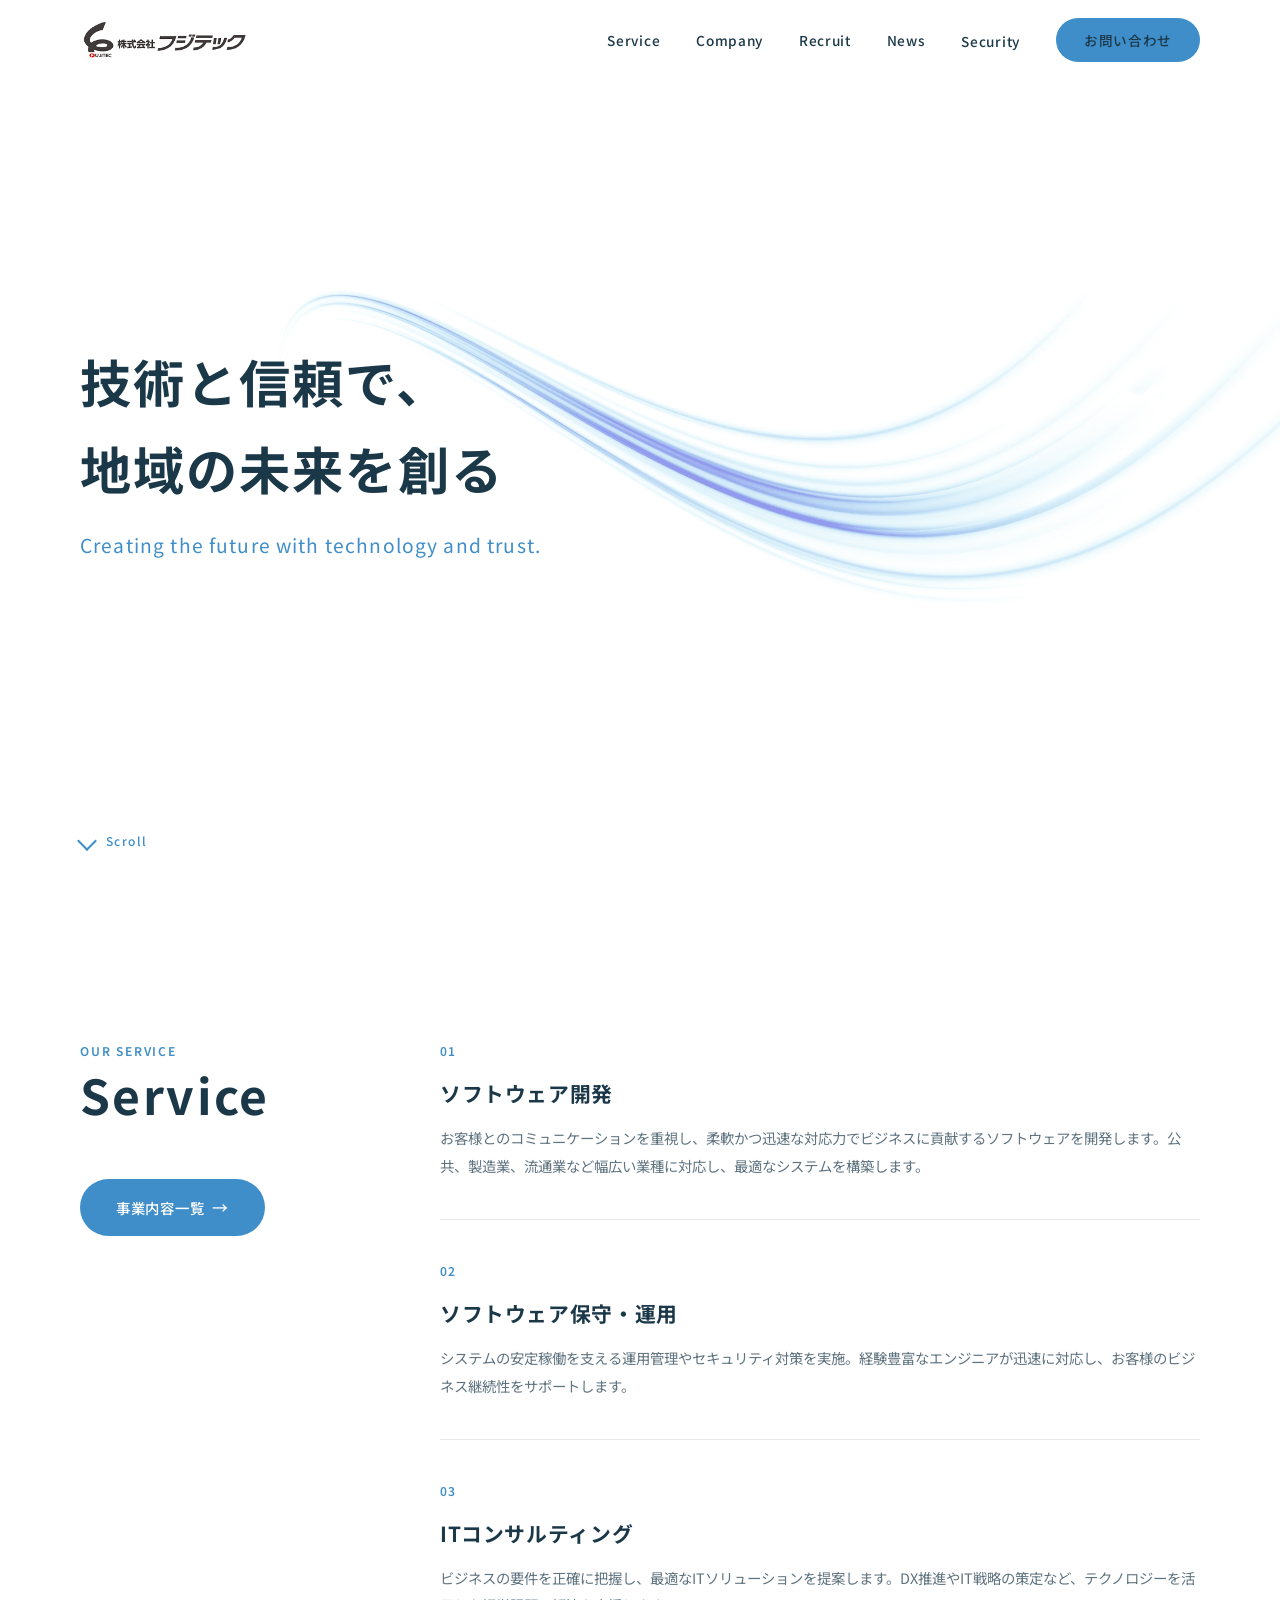
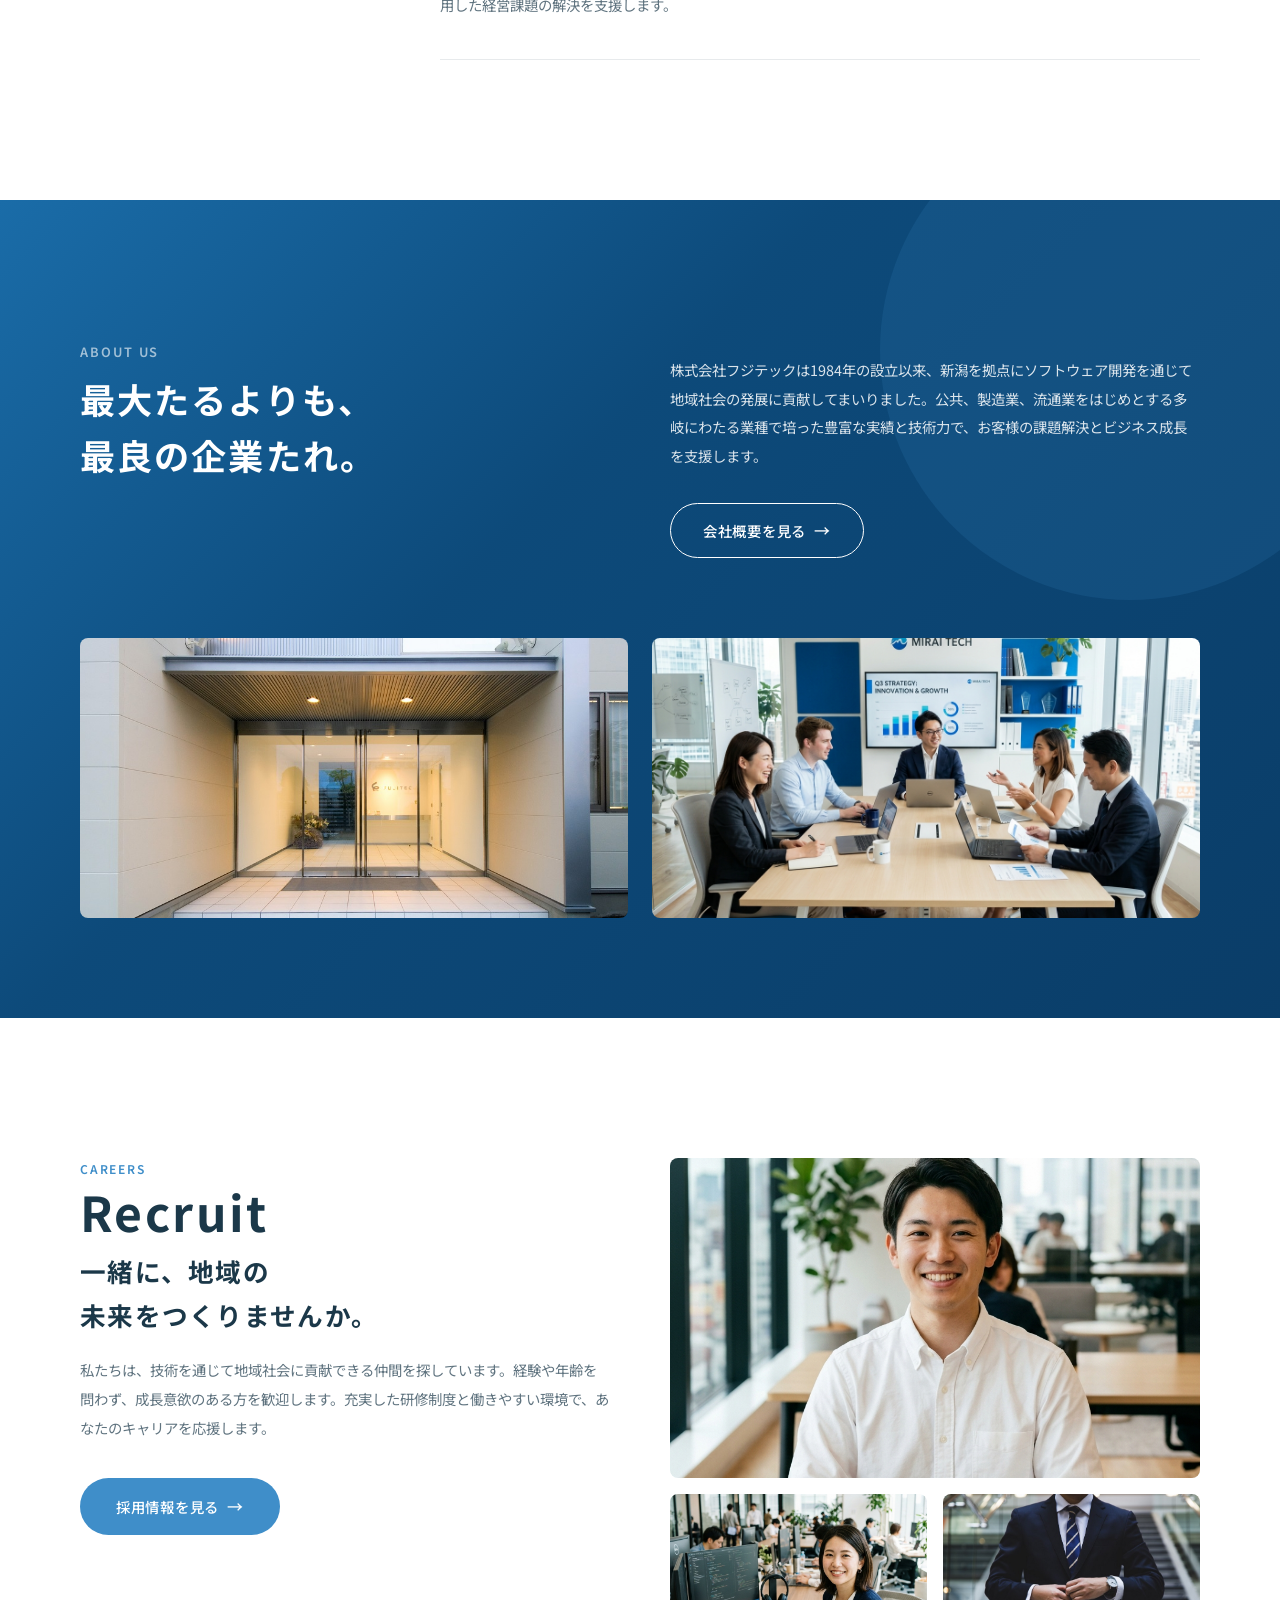
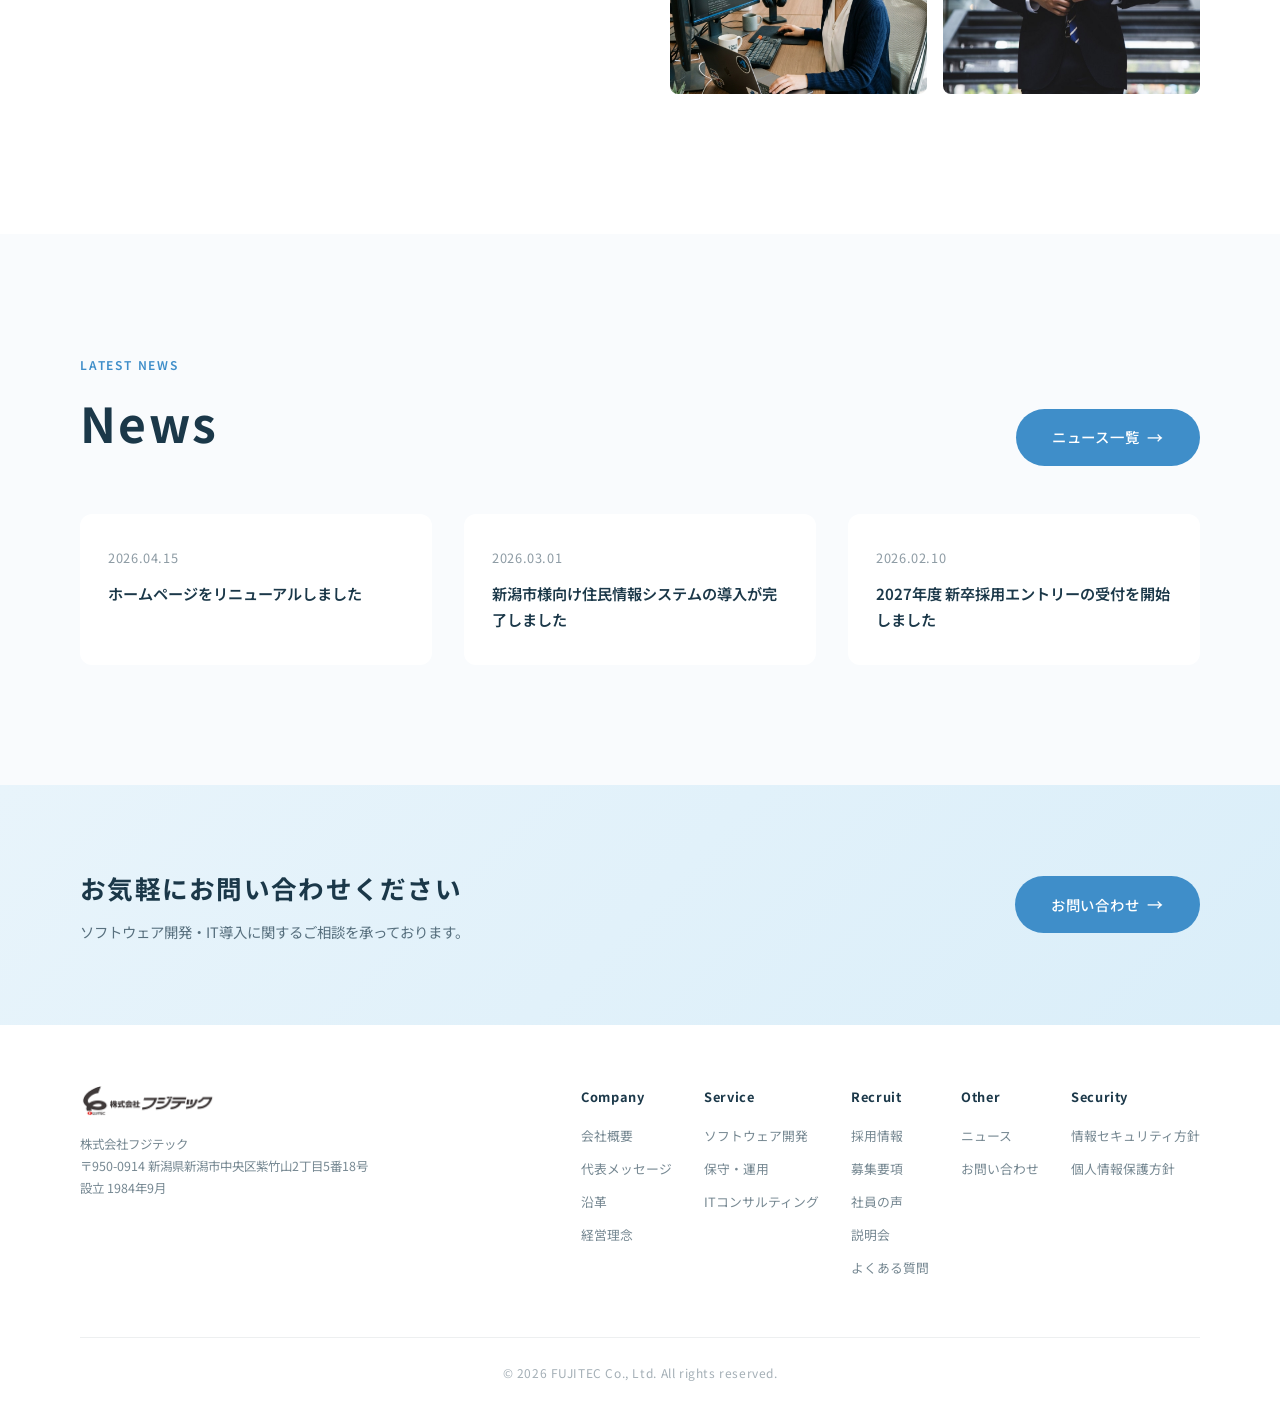
==== index.html @ 4497ef71 "Mobile menu: add close button (×) + overlay tap to close" ====
﻿<!DOCTYPE html>
<html lang="ja">
<head>
  <meta charset="UTF-8">
  <meta name="viewport" content="width=device-width, initial-scale=1.0">
  <title>株式会社フジテック｜技術と信頼で、地域の未来を創る</title>
  <meta name="description" content="株式会社フジテックは新潟県新潟市のソフトウェア開発会社です。公共・製造業・流通業向けのシステム開発、保守運用、ITコンサルティングで地域社会に貢献します。">

  <!-- Google Fonts -->
  <link rel="preconnect" href="https://fonts.googleapis.com">
  <link rel="preconnect" href="https://fonts.gstatic.com" crossorigin>
  <link href="https://fonts.googleapis.com/css2?family=Noto+Sans+JP:wght@300;400;500;700&display=swap" rel="stylesheet">

  <!-- Stylesheet -->
  <link rel="stylesheet" href="css/style.css?v=20260512">

  <!-- Favicon (use logo) -->
  <link rel="icon" href="images/logo.png" type="image/png">
</head>
<body>

  <!-- ========== Header ========== -->
  <header class="header">
    <div class="header-inner">
      <a href="index.html" class="header-logo">
        <img src="images/logo.png" alt="株式会社フジテック">
      </a>

      <nav class="header-nav">
        <a href="service.html">Service</a>
        <a href="company.html">Company</a>
        <a href="recruit.html">Recruit</a>
        <a href="news.html">News</a>
        <div class="nav-dropdown">
          <a href="security-policy.html" class="nav-dropdown-trigger">Security</a>
          <div class="nav-dropdown-menu">
            <a href="security-policy.html">情報セキュリティ方針</a>
            <a href="privacy-policy.html">個人情報保護方針</a>
          </div>
        </div>
        <a href="contact.html" class="header-contact">お問い合わせ</a>
      </nav>

      <button class="hamburger" aria-label="メニュー">
        <span></span>
        <span></span>
        <span></span>
      </button>
    </div>
  </header>

  <!-- Mobile Menu -->
  <div class="mobile-menu-overlay"></div>
  <div class="mobile-menu">
    <button class="mobile-menu-close" aria-label="閉じる">&times;</button>
    <a href="service.html">Service</a>
    <a href="company.html">Company</a>
    <a href="recruit.html">Recruit</a>
    <a href="news.html">News</a>
    <a href="security-policy.html">情報セキュリティ方針</a>
    <a href="privacy-policy.html">個人情報保護方針</a>
    <a href="contact.html">お問い合わせ</a>
  </div>

  <!-- ========== Hero (SynX clone) ========== -->
  <section class="hero">
    <!-- Wave background (right-aligned, like SynX) -->
    <div class="hero-wave-wrap">
      <img src="images/wave-synx.png" alt="" class="hero-wave-img">
      <div class="hero-wave-mask"></div>
    </div>

    <!-- Middle: Title -->
    <div class="hero-middle">
      <h1 class="hero-title">技術と信頼で、<br>地域の未来を創る</h1>
      <p class="hero-en">Creating the future with technology and trust.</p>
    </div>

    <!-- Bottom: Scroll -->
    <div class="hero-bottom">
      <div class="hero-scroll-area">
        <span class="hero-scroll-arrow"></span>
        <span class="hero-scroll-text">Scroll</span>
      </div>
    </div>
  </section>

  <!-- ========== Service ========== -->
  <section class="section-service" id="service">
    <div class="inner">
      <div class="service-layout">

        <div class="service-left fade-in-left">
          <p class="section-en">Our Service</p>
          <h2>Service</h2>
          <a href="service.html" class="btn-primary" style="margin-top: 24px;">事業内容一覧</a>
        </div>

        <div class="service-right stagger-children">
          <div class="service-item fade-in">
            <p class="service-num">01</p>
            <h3>ソフトウェア開発</h3>
            <p>お客様とのコミュニケーションを重視し、柔軟かつ迅速な対応力でビジネスに貢献するソフトウェアを開発します。公共、製造業、流通業など幅広い業種に対応し、最適なシステムを構築します。</p>
          </div>
          <div class="service-item fade-in">
            <p class="service-num">02</p>
            <h3>ソフトウェア保守・運用</h3>
            <p>システムの安定稼働を支える運用管理やセキュリティ対策を実施。経験豊富なエンジニアが迅速に対応し、お客様のビジネス継続性をサポートします。</p>
          </div>
          <div class="service-item fade-in">
            <p class="service-num">03</p>
            <h3>ITコンサルティング</h3>
            <p>ビジネスの要件を正確に把握し、最適なITソリューションを提案します。DX推進やIT戦略の策定など、テクノロジーを活用した経営課題の解決を支援します。</p>
          </div>
        </div>

      </div>
    </div>
  </section>

  <!-- ========== Company ========== -->
  <section class="section-company" id="company">
    <div class="inner">
      <div class="company-top">

        <div class="company-top-left fade-in-left">
          <p class="section-en">About Us</p>
          <h2>最大たるよりも、<br>最良の企業たれ。</h2>
        </div>

        <div class="company-top-right fade-in-right">
          <p>株式会社フジテックは1984年の設立以来、新潟を拠点にソフトウェア開発を通じて地域社会の発展に貢献してまいりました。公共、製造業、流通業をはじめとする多岐にわたる業種で培った豊富な実績と技術力で、お客様の課題解決とビジネス成長を支援します。</p>
          <a href="company.html" class="btn-outline">会社概要を見る</a>
        </div>

      </div>

      <div class="company-images fade-in">
        <img src="images/company.jpg" alt="オフィス風景">
        <img src="images/team.png" alt="チームミーティング">
      </div>
    </div>
  </section>

  <!-- ========== Recruit ========== -->
  <section class="section-recruit" id="recruit">
    <div class="inner">
      <div class="recruit-layout">

        <div class="recruit-left fade-in-left">
          <p class="section-en">Careers</p>
          <h2>Recruit</h2>
          <p class="recruit-catch">一緒に、地域の<br>未来をつくりませんか。</p>
          <p class="recruit-desc">私たちは、技術を通じて地域社会に貢献できる仲間を探しています。経験や年齢を問わず、成長意欲のある方を歓迎します。充実した研修制度と働きやすい環境で、あなたのキャリアを応援します。</p>
          <a href="recruit.html" class="btn-primary">採用情報を見る</a>
        </div>

        <div class="recruit-photos fade-in-right">
          <div class="photo-main">
            <img src="images/recruit1.png" alt="若手エンジニア">
          </div>
          <div class="photo-sub">
            <img src="images/recruit2.png" alt="開発チーム">
          </div>
          <div class="photo-sub">
            <img src="images/consulting.jpg" alt="コンサルティング">
          </div>
        </div>

      </div>
    </div>
  </section>

  <!-- ========== News ========== -->
  <section class="section-news" id="news">
    <div class="inner">
      <div class="news-header fade-in">
        <div class="news-header-left">
          <p class="section-en">Latest News</p>
          <h2>News</h2>
        </div>
        <a href="news.html" class="btn-primary">ニュース一覧</a>
      </div>

      <div class="news-grid stagger-children">
        <div class="news-card fade-in">
          <p class="news-date">2026.04.15</p>
          <p class="news-title">ホームページをリニューアルしました</p>
        </div>
        <div class="news-card fade-in">
          <p class="news-date">2026.03.01</p>
          <p class="news-title">新潟市様向け住民情報システムの導入が完了しました</p>
        </div>
        <div class="news-card fade-in">
          <p class="news-date">2026.02.10</p>
          <p class="news-title">2027年度 新卒採用エントリーの受付を開始しました</p>
        </div>
      </div>
    </div>
  </section>

  <!-- ========== Contact CTA ========== -->
  <section class="section-contact" id="contact">
    <div class="inner">
      <div class="contact-inner fade-in">
        <div class="contact-text">
          <h2>お気軽にお問い合わせください</h2>
          <p>ソフトウェア開発・IT導入に関するご相談を承っております。</p>
        </div>
        <a href="contact.html" class="btn-primary">お問い合わせ</a>
      </div>
    </div>
  </section>

  <!-- ========== Footer ========== -->
  <footer class="footer">
    <div class="inner">
      <div class="footer-top">

        <div class="footer-left">
          <div class="footer-logo">
            <a href="index.html"><img src="images/logo.png" alt="株式会社フジテック"></a>
          </div>
          <p class="footer-company-info">
            株式会社フジテック<br>
            〒950-0914 新潟県新潟市中央区紫竹山2丁目5番18号<br>
            設立 1984年9月
          </p>

        </div>

        <div class="footer-nav">
          <div class="footer-nav-col">
            <h4>Company</h4>
            <a href="company.html">会社概要</a>
            <a href="company.html#message">代表メッセージ</a>
            <a href="company.html#history">沿革</a>
            <a href="company.html#philosophy">経営理念</a>
          </div>
          <div class="footer-nav-col">
            <h4>Service</h4>
            <a href="service.html#dev">ソフトウェア開発</a>
            <a href="service.html#maintenance">保守・運用</a>
            <a href="service.html#consulting">ITコンサルティング</a>
          </div>
          <div class="footer-nav-col">
            <h4>Recruit</h4>
            <a href="recruit.html">採用情報</a>
            <a href="recruit.html#positions">募集要項</a>
            <a href="recruit.html#interview">社員の声</a>
            <a href="recruit.html#careers">説明会</a>
            <a href="recruit.html#faq">よくある質問</a>
          </div>
          <div class="footer-nav-col">
            <h4>Other</h4>
            <a href="news.html">ニュース</a>
            <a href="contact.html">お問い合わせ</a>
          </div>
          <div class="footer-nav-col">
            <h4>Security</h4>
            <a href="security-policy.html">情報セキュリティ方針</a>
            <a href="privacy-policy.html">個人情報保護方針</a>
          </div>
        </div>

      </div>

      <div class="footer-bottom">
        <p>&copy; 2026 FUJITEC Co., Ltd. All rights reserved.</p>
      </div>
    </div>
  </footer>

  <!-- JS -->
  <script src="js/main.js"></script>
</body>
</html>
---- css/style.css ----
/* ============================================
   FJテック（株式会社フジテック）HP リニューアル
   Design Reference: SynX (https://www.synx.co.jp)
   Light theme — white base + blue gradients
   ============================================ */

/* ---------- Reset & Base ---------- */
*,
*::before,
*::after {
  margin: 0;
  padding: 0;
  box-sizing: border-box;
}

html {
  scroll-behavior: smooth;
  font-size: 16px;
}

body {
  font-family: 'Noto Sans JP', sans-serif;
  color: rgb(27, 56, 73);
  background: #fff;
  line-height: 1.8;
  overflow-x: hidden;
  -webkit-font-smoothing: antialiased;
  -moz-osx-font-smoothing: grayscale;
}

a {
  text-decoration: none;
  color: inherit;
  transition: opacity 0.3s;
}

a:hover {
  opacity: 0.7;
}

img {
  max-width: 100%;
  height: auto;
  display: block;
}

ul {
  list-style: none;
}

/* ---------- Utility ---------- */
.inner {
  max-width: 1200px;
  margin: 0 auto;
  padding: 0 40px;
}

.section-en {
  font-size: 0.8rem;
  font-weight: 600;
  letter-spacing: 0.15em;
  text-transform: uppercase;
  color: rgb(63, 142, 201);
  margin-bottom: 8px;
}

.btn-primary {
  display: inline-flex;
  align-items: center;
  gap: 8px;
  padding: 14px 36px;
  background: rgb(63, 142, 201);
  color: #fff;
  border-radius: 40px;
  font-size: 0.9rem;
  font-weight: 500;
  border: none;
  cursor: pointer;
  transition: background 0.3s, transform 0.3s;
  letter-spacing: 0.05em;
}

.btn-primary:hover {
  background: rgb(40, 115, 175);
  opacity: 1;
  transform: translateY(-2px);
}

.btn-primary::after {
  content: '→';
  font-size: 1rem;
  transition: transform 0.3s;
}

.btn-primary:hover::after {
  transform: translateX(4px);
}

.btn-outline {
  display: inline-flex;
  align-items: center;
  gap: 8px;
  padding: 12px 32px;
  background: transparent;
  color: #fff;
  border: 1.5px solid #fff;
  border-radius: 40px;
  font-size: 0.9rem;
  font-weight: 500;
  cursor: pointer;
  transition: background 0.3s, transform 0.3s;
  letter-spacing: 0.05em;
}

.btn-outline:hover {
  background: rgba(255, 255, 255, 0.15);
  opacity: 1;
  transform: translateY(-2px);
}

.btn-outline::after {
  content: '→';
  font-size: 1rem;
  transition: transform 0.3s;
}

.btn-outline:hover::after {
  transform: translateX(4px);
}

/* ---------- Scroll Animations ---------- */
.fade-in {
  opacity: 0;
  transform: translateY(40px);
  transition: opacity 0.8s ease, transform 0.8s ease;
}

.fade-in.is-visible {
  opacity: 1;
  transform: translateY(0);
}

.fade-in-left {
  opacity: 0;
  transform: translateX(-40px);
  transition: opacity 0.8s ease, transform 0.8s ease;
}

.fade-in-left.is-visible {
  opacity: 1;
  transform: translateX(0);
}

.fade-in-right {
  opacity: 0;
  transform: translateX(40px);
  transition: opacity 0.8s ease, transform 0.8s ease;
}

.fade-in-right.is-visible {
  opacity: 1;
  transform: translateX(0);
}

/* ---------- Header ---------- */
.header {
  position: fixed;
  top: 0;
  left: 0;
  width: 100%;
  z-index: 1000;
  background: #ffffff;
  transition: box-shadow 0.4s;
  padding: 0;
}

.header.is-scrolled {
  background: #ffffff;
  box-shadow: 0 1px 12px rgba(0, 0, 0, 0.06);
}

.header-inner {
  max-width: 1200px;
  margin: 0 auto;
  padding: 0 40px;
  display: flex;
  align-items: center;
  justify-content: space-between;
  height: 80px;
}

.header-logo img {
  height: 40px;
  width: auto;
  max-width: 220px;
}

.header-nav {
  display: flex;
  align-items: center;
  gap: 36px;
}

.header-nav a {
  font-size: 0.85rem;
  font-weight: 500;
  color: rgb(27, 56, 73);
  letter-spacing: 0.05em;
  position: relative;
}

.header-nav a::after {
  content: '';
  position: absolute;
  bottom: -4px;
  left: 0;
  width: 0;
  height: 2px;
  background: rgb(63, 142, 201);
  transition: width 0.3s;
}

.header-nav a:hover::after {
  width: 100%;
}

.header-nav a:hover {
  opacity: 1;
}

/* Nav Dropdown */
.nav-dropdown {
  position: relative;
}

.nav-dropdown-trigger {
  cursor: pointer;
}

.nav-dropdown-menu {
  position: absolute;
  top: 100%;
  left: 50%;
  transform: translateX(-50%);
  background: #ffffff;
  border-radius: 8px;
  box-shadow: 0 8px 32px rgba(27, 56, 73, 0.12);
  padding: 8px 0;
  min-width: 200px;
  opacity: 0;
  visibility: hidden;
  transition: opacity 0.25s, visibility 0.25s;
  z-index: 1000;
  margin-top: 8px;
}

.nav-dropdown-menu::before {
  content: '';
  position: absolute;
  top: -8px;
  left: 0;
  right: 0;
  height: 8px;
}

.nav-dropdown:hover .nav-dropdown-menu {
  opacity: 1;
  visibility: visible;
}

.nav-dropdown-menu a {
  display: block;
  padding: 10px 20px;
  font-size: 0.82rem;
  color: rgb(27, 56, 73);
  white-space: nowrap;
  transition: background 0.2s;
}

.nav-dropdown-menu a::after {
  display: none;
}

.nav-dropdown-menu a:hover {
  background: rgba(63, 142, 201, 0.06);
  color: rgb(63, 142, 201);
}

.header-contact {
  padding: 10px 28px;
  background: rgb(63, 142, 201);
  color: #fff;
  border-radius: 30px;
  font-size: 0.85rem;
  font-weight: 500;
  letter-spacing: 0.05em;
  transition: background 0.3s, transform 0.3s;
}

.header-contact:hover {
  background: rgb(40, 115, 175);
  opacity: 1;
  transform: translateY(-1px);
}

/* Hamburger */
.hamburger {
  display: none;
  flex-direction: column;
  gap: 6px;
  cursor: pointer;
  width: 28px;
  background: none;
  border: none;
  padding: 4px 0;
  z-index: 1100;
}

.hamburger span {
  display: block;
  width: 100%;
  height: 2px;
  background: rgb(27, 56, 73);
  border-radius: 2px;
  transition: transform 0.3s, opacity 0.3s;
}

.hamburger.is-active span:nth-child(1) {
  transform: translateY(8px) rotate(45deg);
}

.hamburger.is-active span:nth-child(2) {
  opacity: 0;
}

.hamburger.is-active span:nth-child(3) {
  transform: translateY(-8px) rotate(-45deg);
}

/* Mobile menu */
/* Mobile Menu Overlay */
.mobile-menu-overlay {
  display: none;
  position: fixed;
  top: 0;
  left: 0;
  width: 100%;
  height: 100vh;
  background: rgba(0, 0, 0, 0.3);
  z-index: 1040;
  opacity: 0;
  transition: opacity 0.3s;
}

.mobile-menu-overlay.is-open {
  display: block;
  opacity: 1;
}

.mobile-menu {
  display: none;
  position: fixed;
  top: 0;
  left: 0;
  width: 100%;
  height: 100vh;
  background: rgba(255, 255, 255, 0.98);
  z-index: 1050;
  flex-direction: column;
  align-items: center;
  justify-content: center;
  gap: 32px;
  opacity: 0;
  pointer-events: none;
  transition: opacity 0.4s;
}

.mobile-menu.is-open {
  display: flex;
  opacity: 1;
  pointer-events: auto;
}

.mobile-menu-close {
  position: absolute;
  top: 20px;
  right: 24px;
  background: none;
  border: none;
  font-size: 2.4rem;
  color: rgb(27, 56, 73);
  cursor: pointer;
  line-height: 1;
  padding: 8px;
  transition: opacity 0.2s;
}

.mobile-menu-close:hover {
  opacity: 0.6;
}

.mobile-menu a {
  font-size: 1.1rem;
  font-weight: 500;
  color: rgb(27, 56, 73);
  letter-spacing: 0.1em;
}

/* ---------- Hero (SynX Clone) ---------- */
.hero {
  position: relative;
  width: 100%;
  height: 100vh;
  min-height: 600px;
  max-height: 900px;
  display: flex;
  flex-direction: column;
  justify-content: center;
  overflow: hidden;
  background: #ffffff;
  z-index: 1;
}

/* Wave background image (SynX: right-aligned, behind text) */
.hero-wave-wrap {
  position: absolute;
  top: 5%;
  right: -5%;
  width: 85%;
  height: 85%;
  z-index: -1;
  overflow: hidden;
}

.hero-wave-img {
  width: 100%;
  height: 100%;
  object-fit: contain;
  object-position: right center;
  opacity: 0.55;
}

/* White mask sliding to reveal wave (left → right) */
.hero-wave-mask {
  position: absolute;
  top: 0;
  left: 0;
  width: 100%;
  height: 100%;
  background: #ffffff;
  transform-origin: right center;
  animation: waveMaskReveal 2s cubic-bezier(0.22, 0.61, 0.36, 1) 0.3s forwards;
}

@keyframes waveMaskReveal {
  from { transform: scaleX(1); }
  to { transform: scaleX(0); }
}

/* Logo wind reveal (left → right wipe, like SynX kv_logo video) */
.hero-logo-wind {
  position: absolute;
  top: 12%;
  left: 80px;
  width: 280px;
  z-index: 2;
  overflow: hidden;
  clip-path: inset(0 100% 0 0);
  animation: logoWindReveal 0.8s cubic-bezier(0.25, 0.46, 0.45, 0.94) 0.3s forwards;
}

.hero-logo-wind-img {
  width: 100%;
  height: auto;
}

@keyframes logoWindReveal {
  0% { clip-path: inset(0 100% 0 0); }
  100% { clip-path: inset(0 0% 0 0); }
}

/* Middle: Title + English */
.hero-middle {
  padding: 0 80px;
}

.hero-title {
  font-size: clamp(2.4rem, 4vw, 3.6rem);
  font-weight: 700;
  line-height: 1.7;
  letter-spacing: 0.04em;
  color: rgb(27, 56, 73);
  opacity: 0;
  transform: translateY(20px);
  animation: fadeInUp 1s ease-out 1.2s forwards;
}

.hero-en {
  margin-top: 16px;
  font-size: clamp(0.9rem, 1.5vw, 1.4rem);
  font-weight: 400;
  letter-spacing: 0.06em;
  color: rgb(63, 142, 201);
  opacity: 0;
  transform: translateX(-10px);
  animation: fadeInLeft 1s ease-out 1.8s forwards;
}

@keyframes fadeInUp {
  from { opacity: 0; transform: translateY(20px); }
  to { opacity: 1; transform: translateY(0); }
}

@keyframes fadeInLeft {
  from { opacity: 0; transform: translateX(-10px); }
  to { opacity: 1; transform: translateX(0); }
}

/* Bottom: Scroll area (left-aligned like SynX) */
.hero-bottom {
  position: absolute;
  bottom: 48px;
  left: 80px;
}

.hero-scroll-area {
  display: flex;
  align-items: center;
  gap: 12px;
  opacity: 0;
  animation: fadeInUp 0.8s ease-out 2.2s forwards;
}

.hero-scroll-arrow {
  width: 14px;
  height: 14px;
  border-right: 2px solid rgb(63, 142, 201);
  border-bottom: 2px solid rgb(63, 142, 201);
  transform: rotate(45deg);
  animation: scrollBounce 2s ease-in-out infinite;
}

@keyframes scrollBounce {
  0%, 100% { transform: rotate(45deg) translateY(-2px); }
  50% { transform: rotate(45deg) translateY(4px); }
}

.hero-scroll-text {
  font-size: 0.75rem;
  letter-spacing: 0.12em;
  color: rgb(63, 142, 201);
  font-weight: 500;
}

/* Hero responsive */
@media (max-width: 768px) {
  .hero-middle {
    padding: 0 24px;
  }
  .hero-bottom {
    left: 24px;
    bottom: 32px;
  }
  .hero-wave-wrap {
    width: 110%;
    right: -15%;
    top: 10%;
  }
  .hero-logo-wind {
    left: 24px;
    width: 180px;
    top: 10%;
  }
}

/* ---------- Service Section ---------- */
.section-service {
  padding: 140px 0;
  background: #fff;
}

.service-layout {
  display: flex;
  gap: 80px;
  align-items: flex-start;
}

.service-left {
  flex: 0 0 280px;
  position: sticky;
  top: 120px;
}

.service-left .section-en {
  font-size: 0.75rem;
  margin-bottom: 4px;
}

.service-left h2 {
  font-size: 3rem;
  font-weight: 700;
  letter-spacing: 0.05em;
  line-height: 1.2;
  color: rgb(27, 56, 73);
  margin-bottom: 32px;
}

.service-right {
  flex: 1;
}

.service-item {
  padding: 40px 0;
  border-bottom: 1px solid rgba(27, 56, 73, 0.1);
}

.service-item:first-child {
  padding-top: 0;
}

.service-item .service-num {
  font-size: 0.75rem;
  font-weight: 600;
  color: rgb(63, 142, 201);
  letter-spacing: 0.1em;
  margin-bottom: 12px;
}

.service-item h3 {
  font-size: 1.3rem;
  font-weight: 700;
  margin-bottom: 12px;
  color: rgb(27, 56, 73);
  letter-spacing: 0.03em;
}

.service-item p {
  font-size: 0.9rem;
  color: rgba(27, 56, 73, 0.7);
  line-height: 1.9;
}

/* ---------- Company Section ---------- */
.section-company {
  padding: 140px 0 100px;
  background: linear-gradient(135deg, #1a6ca8 0%, #0d4a7a 40%, #0a3d68 100%);
  color: #fff;
  position: relative;
  overflow: hidden;
}

.section-company::before {
  content: '';
  position: absolute;
  top: -100px;
  right: -100px;
  width: 500px;
  height: 500px;
  border-radius: 50%;
  background: rgba(63, 142, 201, 0.15);
  pointer-events: none;
}

.company-top {
  display: flex;
  gap: 60px;
  align-items: flex-start;
  margin-bottom: 80px;
}

.company-top-left {
  flex: 1;
}

.company-top-left .section-en {
  color: rgba(255, 255, 255, 0.6);
}

.company-top-left h2 {
  font-size: 2.2rem;
  font-weight: 700;
  line-height: 1.6;
  letter-spacing: 0.06em;
  margin-bottom: 8px;
}

.company-top-right {
  flex: 1;
  padding-top: 16px;
}

.company-top-right p {
  font-size: 0.9rem;
  line-height: 2;
  color: rgba(255, 255, 255, 0.85);
  margin-bottom: 32px;
}

.company-images {
  display: grid;
  grid-template-columns: 1fr 1fr;
  gap: 24px;
}

.company-images img {
  width: 100%;
  height: 280px;
  object-fit: cover;
  border-radius: 8px;
}

/* ---------- Recruit Section ---------- */
.section-recruit {
  padding: 140px 0;
  background: #fff;
}

.recruit-layout {
  display: flex;
  gap: 60px;
  align-items: flex-start;
}

.recruit-left {
  flex: 1;
}

.recruit-left .section-en {
  font-size: 0.75rem;
  margin-bottom: 4px;
}

.recruit-left h2 {
  font-size: 3rem;
  font-weight: 700;
  letter-spacing: 0.05em;
  line-height: 1.2;
  color: rgb(27, 56, 73);
  margin-bottom: 8px;
}

.recruit-left .recruit-catch {
  font-size: 1.6rem;
  font-weight: 700;
  line-height: 1.7;
  letter-spacing: 0.05em;
  margin-bottom: 20px;
  color: rgb(27, 56, 73);
}

.recruit-left .recruit-desc {
  font-size: 0.9rem;
  line-height: 2;
  color: rgba(27, 56, 73, 0.7);
  margin-bottom: 36px;
}

.recruit-photos {
  flex: 1;
  display: grid;
  grid-template-columns: 1fr 1fr;
  grid-template-rows: auto auto;
  gap: 16px;
}

.recruit-photos .photo-main {
  grid-column: 1 / -1;
  border-radius: 8px;
  overflow: hidden;
}

.recruit-photos .photo-main img {
  width: 100%;
  height: 320px;
  object-fit: cover;
}

.recruit-photos .photo-sub {
  border-radius: 8px;
  overflow: hidden;
}

.recruit-photos .photo-sub img {
  width: 100%;
  height: 200px;
  object-fit: cover;
}

/* ---------- News Section ---------- */
.section-news {
  padding: 120px 0;
  background: #f9fbfd;
}

.news-header {
  display: flex;
  align-items: flex-end;
  justify-content: space-between;
  margin-bottom: 48px;
}

.news-header-left .section-en {
  font-size: 0.75rem;
  margin-bottom: 4px;
}

.news-header-left h2 {
  font-size: 3rem;
  font-weight: 700;
  letter-spacing: 0.05em;
  color: rgb(27, 56, 73);
}

.news-grid {
  display: grid;
  grid-template-columns: repeat(3, 1fr);
  gap: 32px;
}

.news-card {
  background: #fff;
  border-radius: 12px;
  padding: 32px 28px;
  transition: transform 0.3s, box-shadow 0.3s;
  cursor: pointer;
}

.news-card:hover {
  transform: translateY(-4px);
  box-shadow: 0 8px 32px rgba(0, 0, 0, 0.06);
}

.news-card .news-date {
  font-size: 0.8rem;
  color: rgba(27, 56, 73, 0.5);
  letter-spacing: 0.05em;
  margin-bottom: 12px;
}

.news-card .news-tag {
  display: inline-block;
  padding: 3px 14px;
  border-radius: 20px;
  font-size: 0.7rem;
  font-weight: 600;
  letter-spacing: 0.05em;
  margin-bottom: 16px;
  background: rgba(63, 142, 201, 0.1);
  color: rgb(63, 142, 201);
}

.news-card .news-tag.tag-info {
  background: rgba(63, 142, 201, 0.1);
  color: rgb(63, 142, 201);
}

.news-card .news-tag.tag-update {
  background: rgba(40, 167, 69, 0.1);
  color: rgb(40, 140, 65);
}

.news-card .news-tag.tag-event {
  background: rgba(255, 165, 0, 0.1);
  color: rgb(200, 130, 0);
}

.news-card .news-title {
  font-size: 0.95rem;
  font-weight: 600;
  line-height: 1.7;
  color: rgb(27, 56, 73);
}

/* ---------- Contact CTA Section ---------- */
.section-contact {
  padding: 80px 0;
  background: linear-gradient(135deg, #e8f4fb 0%, #daeef9 100%);
}

.contact-inner {
  display: flex;
  align-items: center;
  justify-content: space-between;
  gap: 40px;
}

.contact-text h2 {
  font-size: 1.6rem;
  font-weight: 700;
  letter-spacing: 0.05em;
  color: rgb(27, 56, 73);
  margin-bottom: 8px;
}

.contact-text p {
  font-size: 0.9rem;
  color: rgba(27, 56, 73, 0.7);
}

/* ---------- Footer ---------- */
.footer {
  padding: 60px 0 32px;
  background: #ffffff;
}

.footer-top {
  display: flex;
  align-items: flex-start;
  justify-content: space-between;
  margin-bottom: 48px;
}

.footer-logo img {
  height: 32px;
  width: auto;
  margin-bottom: 16px;
}

.footer-company-info {
  font-size: 0.78rem;
  color: rgba(27, 56, 73, 0.6);
  line-height: 1.8;
}

.footer-nav {
  display: flex;
  gap: 32px;
}

.footer-nav-col h4 {
  font-size: 0.8rem;
  font-weight: 700;
  color: rgb(27, 56, 73);
  margin-bottom: 16px;
  letter-spacing: 0.05em;
}

.footer-nav-col a {
  display: block;
  font-size: 0.8rem;
  color: rgba(27, 56, 73, 0.6);
  margin-bottom: 10px;
  transition: color 0.3s;
}

.footer-nav-col a:hover {
  color: rgb(63, 142, 201);
  opacity: 1;
}

.footer-bottom {
  border-top: 1px solid rgba(27, 56, 73, 0.08);
  padding-top: 24px;
  text-align: center;
}

.footer-bottom p {
  font-size: 0.75rem;
  color: rgba(27, 56, 73, 0.4);
  letter-spacing: 0.05em;
}

/* ---------- Badge row ---------- */
.footer-badges {
  display: flex;
  gap: 16px;
  margin-top: 16px;
}

.footer-badges img {
  height: 48px;
  width: auto;
}

/* ============================================
   Responsive
   ============================================ */

/* Tablet */
@media (max-width: 1024px) {
  .inner {
    padding: 0 28px;
  }

  .header-inner {
    padding: 0 28px;
  }

  .service-layout {
    flex-direction: column;
    gap: 40px;
  }

  .service-left {
    position: static;
    flex: auto;
  }

  .company-top {
    flex-direction: column;
    gap: 32px;
  }

  .recruit-layout {
    flex-direction: column;
    gap: 40px;
  }

  .footer-top {
    flex-direction: column;
    gap: 40px;
  }
}

/* Mobile */
@media (max-width: 768px) {
  .inner {
    padding: 0 20px;
  }

  .header-inner {
    padding: 0 20px;
    height: 64px;
  }

  .header-nav {
    display: none;
  }

  .hamburger {
    display: flex;
  }

  .hero {
    min-height: 100vh;
    min-height: 100svh;
  }

  .hero-content h1 {
    font-size: 1.7rem;
    letter-spacing: 0.05em;
  }

  .hero-content .hero-sub {
    font-size: 0.8rem;
  }

  .section-service {
    padding: 80px 0;
  }

  .service-left h2 {
    font-size: 2.2rem;
  }

  .section-company {
    padding: 80px 0 60px;
  }

  .company-top-left h2 {
    font-size: 1.5rem;
  }

  .company-images {
    grid-template-columns: 1fr;
  }

  .company-images img {
    height: 200px;
  }

  .section-recruit {
    padding: 80px 0;
  }

  .recruit-left h2 {
    font-size: 2.2rem;
  }

  .recruit-left .recruit-catch {
    font-size: 1.2rem;
  }

  .recruit-photos .photo-main img {
    height: 220px;
  }

  .recruit-photos .photo-sub img {
    height: 150px;
  }

  .section-news {
    padding: 80px 0;
  }

  .news-header-left h2 {
    font-size: 2.2rem;
  }

  .news-grid {
    grid-template-columns: 1fr;
    gap: 20px;
  }

  .section-contact {
    padding: 60px 0;
  }

  .contact-inner {
    flex-direction: column;
    text-align: center;
    gap: 24px;
  }

  .contact-text h2 {
    font-size: 1.3rem;
  }

  .footer {
    padding: 40px 0 24px;
  }

  .footer-nav {
    flex-wrap: wrap;
    gap: 24px;
  }
}

/* Small mobile */
@media (max-width: 480px) {
  .hero-content h1 {
    font-size: 1.4rem;
  }

  .recruit-photos {
    grid-template-columns: 1fr;
  }

  .recruit-photos .photo-main img,
  .recruit-photos .photo-sub img {
    height: 180px;
  }

  .news-header {
    flex-direction: column;
    align-items: flex-start;
    gap: 16px;
  }
}


/* ============================================
   Subpage Styles
   ============================================ */

/* ---------- Page Hero (共通) ---------- */
.page-hero {
  background: linear-gradient(135deg, #1a6ca8, #0a3d68);
  color: #fff;
  text-align: center;
  padding: 120px 20px 60px;
  min-height: 260px;
  display: flex;
  align-items: center;
  justify-content: center;
  position: relative;
  overflow: hidden;
}

.page-hero::before {
  content: '';
  position: absolute;
  top: -80px;
  right: -80px;
  width: 400px;
  height: 400px;
  border-radius: 50%;
  background: rgba(63, 142, 201, 0.12);
  pointer-events: none;
}

.page-hero::after {
  content: '';
  position: absolute;
  bottom: -60px;
  left: -60px;
  width: 300px;
  height: 300px;
  border-radius: 50%;
  background: rgba(255, 255, 255, 0.04);
  pointer-events: none;
}

.page-hero-inner {
  position: relative;
  z-index: 1;
}

.page-hero-en {
  font-size: 0.85rem;
  font-weight: 600;
  letter-spacing: 0.2em;
  text-transform: uppercase;
  color: rgba(255, 255, 255, 0.6);
  margin-bottom: 12px;
}

.page-hero-title {
  font-size: 2.8rem;
  font-weight: 700;
  letter-spacing: 0.08em;
  margin-bottom: 16px;
  line-height: 1.4;
}

.page-hero-sub {
  font-size: 1.05rem;
  color: rgba(255, 255, 255, 0.75);
  letter-spacing: 0.05em;
}

/* ---------- Service Detail ---------- */
.service-detail {
  padding: 100px 0;
  background: #fff;
}

.service-detail-alt {
  background: #f9fbfd;
}

.service-detail-layout {
  display: flex;
  gap: 60px;
  align-items: center;
}

.service-detail-reverse {
  flex-direction: row-reverse;
}

.service-detail-text {
  flex: 1;
}

.service-detail-icon {
  margin-bottom: 16px;
}

.service-detail-num {
  font-size: 0.8rem;
  font-weight: 700;
  color: rgb(63, 142, 201);
  letter-spacing: 0.1em;
  margin-bottom: 8px;
}

.service-detail-text h2 {
  font-size: 1.8rem;
  font-weight: 700;
  color: rgb(27, 56, 73);
  margin-bottom: 20px;
  letter-spacing: 0.03em;
}

.service-detail-desc {
  font-size: 0.92rem;
  line-height: 2;
  color: rgba(27, 56, 73, 0.75);
  margin-bottom: 32px;
}

.service-detail-image {
  flex: 0 0 440px;
}

.service-detail-image img {
  width: 100%;
  height: 300px;
  object-fit: cover;
  border-radius: 12px;
}

/* Development flow */
.service-detail-flow {
  display: flex;
  align-items: center;
  gap: 8px;
  flex-wrap: wrap;
}

.flow-item {
  display: flex;
  flex-direction: column;
  align-items: center;
  background: rgba(63, 142, 201, 0.06);
  border: 1px solid rgba(63, 142, 201, 0.15);
  border-radius: 8px;
  padding: 12px 18px;
  min-width: 80px;
}

.flow-step {
  font-size: 0.65rem;
  font-weight: 700;
  color: rgb(63, 142, 201);
  letter-spacing: 0.1em;
  margin-bottom: 4px;
}

.flow-label {
  font-size: 0.82rem;
  font-weight: 600;
  color: rgb(27, 56, 73);
}

.flow-arrow {
  color: rgb(63, 142, 201);
  font-size: 1.1rem;
  font-weight: 300;
}

/* Feature tags */
.service-detail-features {
  display: flex;
  flex-wrap: wrap;
  gap: 12px;
}

.feature-tag {
  display: inline-flex;
  align-items: center;
  gap: 6px;
  background: rgba(63, 142, 201, 0.06);
  border: 1px solid rgba(63, 142, 201, 0.12);
  border-radius: 24px;
  padding: 8px 18px;
  font-size: 0.85rem;
  color: rgb(27, 56, 73);
  font-weight: 500;
}

.feature-icon {
  font-size: 1rem;
}

/* ---------- Experience Cards ---------- */
.service-experience {
  padding: 100px 0;
  background: #ffffff;
}

.experience-header {
  text-align: center;
  margin-bottom: 56px;
}

.experience-header .section-en {
  color: rgb(63, 142, 201);
}

.experience-header h2 {
  font-size: 2rem;
  font-weight: 700;
  margin-bottom: 12px;
  letter-spacing: 0.05em;
  color: rgb(27, 56, 73);
}

.experience-sub {
  font-size: 0.9rem;
  color: rgba(27, 56, 73, 0.6);
}

.experience-cards {
  display: flex;
  flex-direction: column;
  gap: 48px;
}

.exp-card {
  display: flex;
  align-items: stretch;
  gap: 0;
  border-radius: 12px;
  overflow: hidden;
  box-shadow: 0 4px 24px rgba(27, 56, 73, 0.06);
  border: 1px solid rgba(27, 56, 73, 0.06);
}

.exp-card:nth-child(even) {
  flex-direction: row-reverse;
}

.exp-card-img {
  position: relative;
  width: 320px;
  min-height: 220px;
  flex-shrink: 0;
  overflow: hidden;
}

.exp-card-img img {
  width: 100%;
  height: 100%;
  object-fit: cover;
}

.exp-card-label {
  position: absolute;
  top: 16px;
  left: 16px;
  background: rgb(63, 142, 201);
  color: #fff;
  font-size: 0.8rem;
  font-weight: 600;
  padding: 6px 16px;
  border-radius: 4px;
  letter-spacing: 0.05em;
}

.exp-card:nth-child(even) .exp-card-label {
  left: auto;
  right: 16px;
}

.exp-card-body {
  flex: 1;
  padding: 32px 40px;
  display: flex;
  align-items: center;
}

.exp-list {
  display: grid;
  grid-template-columns: repeat(2, 1fr);
  gap: 8px 32px;
  list-style: none;
}

.exp-list li {
  font-size: 0.88rem;
  color: rgb(27, 56, 73);
  padding: 6px 0;
  border-bottom: 1px solid rgba(27, 56, 73, 0.06);
  position: relative;
  padding-left: 14px;
}

.exp-list li::before {
  content: '';
  position: absolute;
  left: 0;
  top: 50%;
  transform: translateY(-50%);
  width: 5px;
  height: 5px;
  background: rgb(63, 142, 201);
  border-radius: 50%;
}

/* Experience responsive */
@media (max-width: 768px) {
  .exp-card {
    flex-direction: column !important;
  }
  .exp-card-img {
    width: 100%;
    height: 180px;
  }
  .exp-card-label {
    left: 16px !important;
    right: auto !important;
  }
  .exp-card-body {
    padding: 24px;
  }
  .exp-list {
    grid-template-columns: 1fr;
  }
}

/* ---------- Company Page — Motto (社是) ---------- */
.company-motto {
  padding: 64px 0;
  background: linear-gradient(135deg, #e8f2fa 0%, #f0f7fc 50%, #ffffff 100%);
  text-align: center;
}

.motto-content {
  max-width: 800px;
  margin: 0 auto;
}

.motto-label {
  font-size: 0.95rem;
  font-weight: 600;
  letter-spacing: 0.2em;
  color: rgb(63, 142, 201);
  margin-bottom: 20px;
}

.motto-title {
  font-size: clamp(2.2rem, 4.5vw, 3.2rem);
  font-weight: 700;
  line-height: 1.7;
  color: rgb(27, 56, 73);
  letter-spacing: 0.06em;
}

/* ---------- Company Page — CEO Message ---------- */
.company-message {
  padding: 80px 0;
  background: #ffffff;
}

.message-catch {
  font-size: 1.3rem;
  font-weight: 600;
  color: rgb(63, 142, 201);
  margin-bottom: 24px;
  letter-spacing: 0.04em;
}

/* ---------- Company Page — Management Philosophy ---------- */
.company-philosophy {
  padding: 80px 0;
  background: #f8fafb;
}

.philosophy-content {
  max-width: 800px;
  margin: 0 auto;
  text-align: center;
}

.philosophy-content h2 {
  font-size: 1.8rem;
  font-weight: 700;
  color: rgb(27, 56, 73);
  margin-bottom: 48px;
}

.philosophy-body {
  text-align: left;
  display: flex;
  flex-direction: column;
  gap: 40px;
}

.philosophy-item {
  padding-left: 24px;
  border-left: 3px solid rgb(63, 142, 201);
}

.philosophy-num {
  font-size: 1.1rem;
  font-weight: 700;
  color: rgb(63, 142, 201);
  margin-bottom: 12px;
}

.philosophy-text {
  font-size: 0.95rem;
  line-height: 2;
  color: rgba(27, 56, 73, 0.8);
}

/* ---------- Company Page — CEO Message (Layout) ---------- */

.message-layout {
  display: flex;
  gap: 60px;
  align-items: flex-start;
}

.message-text {
  flex: 1;
}

.message-text h2 {
  font-size: 1.8rem;
  font-weight: 700;
  color: rgb(27, 56, 73);
  margin-bottom: 24px;
  letter-spacing: 0.03em;
}

.message-body {
  font-size: 0.92rem;
  line-height: 2;
  color: rgba(27, 56, 73, 0.75);
  margin-bottom: 20px;
}

.message-name {
  font-size: 0.95rem;
  font-weight: 600;
  color: rgb(27, 56, 73);
  margin-top: 32px;
}

.message-image {
  flex: 0 0 360px;
}

.message-image img {
  width: 100%;
  height: 400px;
  object-fit: cover;
  border-radius: 12px;
}

/* ---------- Company Page — Overview Table ---------- */
.company-overview {
  padding: 100px 0;
  background: #fff;
}

.overview-content h2 {
  font-size: 1.8rem;
  font-weight: 700;
  color: rgb(27, 56, 73);
  margin-bottom: 40px;
  letter-spacing: 0.03em;
}

.overview-table {
  width: 100%;
  border-collapse: collapse;
}

.overview-table tr {
  border-bottom: 1px solid rgba(27, 56, 73, 0.08);
}

.overview-table th,
.overview-table td {
  padding: 20px 0;
  font-size: 0.92rem;
  line-height: 1.8;
  text-align: left;
  vertical-align: top;
}

.overview-table th {
  width: 160px;
  font-weight: 600;
  color: rgb(27, 56, 73);
  padding-right: 40px;
}

.overview-table td {
  color: rgba(27, 56, 73, 0.75);
}

/* ---------- Company Page — History ---------- */
.company-history {
  padding: 100px 0;
  background: #f9fbfd;
}

.history-content h2 {
  font-size: 1.8rem;
  font-weight: 700;
  color: rgb(27, 56, 73);
  margin-bottom: 48px;
  letter-spacing: 0.03em;
}

.history-timeline {
  max-width: 700px;
}

.timeline-item {
  display: flex;
  gap: 32px;
  padding: 24px 0;
  border-bottom: 1px solid rgba(27, 56, 73, 0.08);
  position: relative;
}

.timeline-item::before {
  content: '';
  position: absolute;
  left: 80px;
  top: 0;
  bottom: 0;
  width: 1px;
  background: rgba(63, 142, 201, 0.2);
}

.timeline-item:first-child::before {
  top: 50%;
}

.timeline-item:last-child::before {
  bottom: 50%;
}

.timeline-year {
  flex: 0 0 60px;
  font-size: 1.1rem;
  font-weight: 700;
  color: rgb(63, 142, 201);
  letter-spacing: 0.05em;
  position: relative;
}

.timeline-year::after {
  content: '';
  position: absolute;
  right: -26px;
  top: 50%;
  transform: translateY(-50%);
  width: 10px;
  height: 10px;
  border-radius: 50%;
  background: rgb(63, 142, 201);
  z-index: 1;
}

.timeline-text {
  font-size: 0.92rem;
  color: rgba(27, 56, 73, 0.75);
  line-height: 1.8;
  padding-left: 20px;
}

/* ---------- Company Page — Access ---------- */
.company-access {
  padding: 100px 0;
  background: #fff;
}

.access-content h2 {
  font-size: 1.8rem;
  font-weight: 700;
  color: rgb(27, 56, 73);
  margin-bottom: 40px;
  letter-spacing: 0.03em;
}

.access-layout {
  display: flex;
  gap: 48px;
  align-items: flex-start;
}

.access-info {
  flex: 0 0 300px;
}

.access-info p {
  font-size: 0.92rem;
  line-height: 2;
  color: rgba(27, 56, 73, 0.75);
  margin-bottom: 8px;
}

.access-info strong {
  color: rgb(27, 56, 73);
}

.access-map {
  flex: 1;
}

.map-placeholder {
  background: #f0f4f8;
  border: 2px dashed rgba(63, 142, 201, 0.3);
  border-radius: 12px;
  height: 320px;
  display: flex;
  flex-direction: column;
  align-items: center;
  justify-content: center;
  gap: 16px;
  color: rgba(27, 56, 73, 0.4);
  font-size: 0.9rem;
}

/* ---------- Recruit Page — Intro ---------- */
.recruit-intro {
  padding: 100px 0;
  background: #fff;
}

.recruit-intro-layout {
  display: flex;
  gap: 60px;
  align-items: center;
}

.recruit-intro-text {
  flex: 1 1 50%;
  min-width: 0;
}

.recruit-intro-catch {
  font-size: 2.2rem;
  font-weight: 700;
  color: rgb(27, 56, 73);
  margin-bottom: 28px;
  letter-spacing: 0.04em;
  line-height: 1.6;
}

.recruit-intro-text p {
  font-size: 0.95rem;
  line-height: 2.1;
  color: rgba(27, 56, 73, 0.75);
  margin-bottom: 14px;
}

.recruit-intro-photos {
  flex: 1 1 50%;
  min-width: 0;
  display: flex;
  flex-direction: column;
  gap: 16px;
}

.recruit-intro-photos img {
  width: 100%;
  height: 240px;
  object-fit: cover;
  border-radius: 12px;
}

.recruit-intro-photos img:first-child {
  height: 260px;
}

/* ---------- Recruit Page — Features ---------- */
.recruit-features {
  padding: 100px 0;
  background: #f9fbfd;
}

.features-header {
  text-align: center;
  margin-bottom: 56px;
}

.features-header h2 {
  font-size: 1.8rem;
  font-weight: 700;
  color: rgb(27, 56, 73);
  letter-spacing: 0.03em;
}

.features-grid {
  display: grid;
  grid-template-columns: repeat(4, 1fr);
  gap: 28px;
}

.feature-card {
  background: #fff;
  border-radius: 16px;
  padding: 36px 28px;
  text-align: center;
  transition: transform 0.3s, box-shadow 0.3s;
}

.feature-card:hover {
  transform: translateY(-4px);
  box-shadow: 0 8px 32px rgba(0, 0, 0, 0.06);
}

.feature-card-num {
  font-size: 0.7rem;
  font-weight: 700;
  color: rgb(63, 142, 201);
  letter-spacing: 0.1em;
  margin-bottom: 16px;
}

.feature-card-icon {
  margin-bottom: 20px;
}

.feature-card h3 {
  font-size: 1.05rem;
  font-weight: 700;
  color: rgb(27, 56, 73);
  margin-bottom: 12px;
  letter-spacing: 0.02em;
}

.feature-card p {
  font-size: 0.85rem;
  line-height: 1.8;
  color: rgba(27, 56, 73, 0.65);
}

/* ---------- Recruit Page — Positions ---------- */
.recruit-positions {
  padding: 100px 0;
  background: #fff;
}

.positions-header {
  margin-bottom: 48px;
}

.positions-header h2 {
  font-size: 1.8rem;
  font-weight: 700;
  color: rgb(27, 56, 73);
  letter-spacing: 0.03em;
}

.positions-list {
  display: flex;
  flex-direction: column;
  gap: 40px;
}

.position-card {
  background: #f9fbfd;
  border-radius: 16px;
  padding: 40px;
  border: 1px solid rgba(27, 56, 73, 0.06);
}

.position-card-header {
  display: flex;
  align-items: center;
  gap: 16px;
  margin-bottom: 28px;
}

.position-tag {
  display: inline-block;
  padding: 4px 16px;
  background: rgb(63, 142, 201);
  color: #fff;
  border-radius: 20px;
  font-size: 0.75rem;
  font-weight: 600;
  letter-spacing: 0.05em;
}

.position-card-header h3 {
  font-size: 1.3rem;
  font-weight: 700;
  color: rgb(27, 56, 73);
}

.position-table {
  width: 100%;
  border-collapse: collapse;
}

.position-table tr {
  border-bottom: 1px solid rgba(27, 56, 73, 0.06);
}

.position-table th,
.position-table td {
  padding: 16px 0;
  font-size: 0.88rem;
  line-height: 1.8;
  text-align: left;
  vertical-align: top;
}

.position-table th {
  width: 140px;
  font-weight: 600;
  color: rgb(27, 56, 73);
  padding-right: 24px;
}

.position-table td {
  color: rgba(27, 56, 73, 0.7);
}

/* ---------- Recruit Page — Interview ---------- */
.recruit-interview {
  padding: 80px 0;
  background: #ffffff;
}

.interview-header {
  text-align: center;
  margin-bottom: 48px;
}

.interview-header h2 {
  font-size: 1.8rem;
  font-weight: 700;
  color: rgb(27, 56, 73);
}

.interview-cards {
  display: flex;
  flex-direction: column;
  gap: 40px;
}

.interview-card {
  background: #f8fafb;
  border-radius: 12px;
  padding: 40px;
  border: 1px solid rgba(27, 56, 73, 0.06);
}

.interview-card-header {
  display: flex;
  align-items: center;
  gap: 16px;
  margin-bottom: 20px;
}

.interview-initial {
  width: 48px;
  height: 48px;
  border-radius: 50%;
  background: rgb(63, 142, 201);
  color: #fff;
  display: flex;
  align-items: center;
  justify-content: center;
  font-size: 1.2rem;
  font-weight: 700;
  flex-shrink: 0;
}

.interview-name {
  font-size: 1rem;
  font-weight: 600;
  color: rgb(27, 56, 73);
}

.interview-year {
  font-size: 0.8rem;
  color: rgba(27, 56, 73, 0.5);
}

.interview-intro {
  font-size: 0.9rem;
  line-height: 1.8;
  color: rgba(27, 56, 73, 0.7);
  margin-bottom: 24px;
  padding-bottom: 24px;
  border-bottom: 1px solid rgba(27, 56, 73, 0.06);
}

.interview-qa { margin-bottom: 20px; }

.interview-q {
  font-size: 0.88rem;
  font-weight: 600;
  color: rgb(63, 142, 201);
  margin-bottom: 6px;
}

.interview-q::before { content: 'ーー '; }

.interview-a {
  font-size: 0.88rem;
  line-height: 1.8;
  color: rgba(27, 56, 73, 0.75);
}

/* ---------- Recruit Page — Careers ---------- */
.recruit-careers {
  padding: 80px 0;
  background: #f8fafb;
}

.careers-content {
  max-width: 800px;
  margin: 0 auto;
  text-align: center;
}

.careers-content h2 {
  font-size: 1.8rem;
  font-weight: 700;
  color: rgb(27, 56, 73);
  margin-bottom: 40px;
}

.careers-grid {
  display: grid;
  grid-template-columns: repeat(3, 1fr);
  gap: 24px;
  margin-bottom: 32px;
}

.careers-item {
  background: #fff;
  padding: 32px 24px;
  border-radius: 8px;
  border: 1px solid rgba(27, 56, 73, 0.06);
}

.careers-item h3 {
  font-size: 1rem;
  font-weight: 600;
  color: rgb(27, 56, 73);
  margin-bottom: 12px;
}

.careers-item p {
  font-size: 0.85rem;
  color: rgba(27, 56, 73, 0.6);
}

.careers-note {
  margin-top: 24px;
  text-align: left;
  font-size: 0.82rem;
  line-height: 1.8;
  color: rgba(27, 56, 73, 0.6);
}

.link-underline {
  color: rgb(63, 142, 201);
  text-decoration: underline;
}

/* ---------- Recruit Page — FAQ ---------- */
.recruit-faq {
  padding: 80px 0;
  background: #ffffff;
}

.faq-content {
  max-width: 800px;
  margin: 0 auto;
  text-align: center;
}

.faq-content h2 {
  font-size: 1.8rem;
  font-weight: 700;
  color: rgb(27, 56, 73);
  margin-bottom: 40px;
}

.faq-category {
  font-size: 1.1rem;
  font-weight: 700;
  color: rgb(27, 56, 73);
  text-align: left;
  margin-bottom: 16px;
  padding-left: 16px;
  border-left: 3px solid rgb(63, 142, 201);
}

.faq-list { margin-bottom: 40px; }

.faq-item {
  text-align: left;
  border-bottom: 1px solid rgba(27, 56, 73, 0.08);
}

.faq-item summary {
  padding: 18px 0;
  font-size: 0.92rem;
  font-weight: 500;
  color: rgb(27, 56, 73);
  cursor: pointer;
  list-style: none;
  display: flex;
  align-items: center;
  gap: 12px;
}

.faq-item summary::before {
  content: 'Q.';
  font-weight: 700;
  color: rgb(63, 142, 201);
  flex-shrink: 0;
}

.faq-item summary::after {
  content: '+';
  margin-left: auto;
  font-size: 1.2rem;
  color: rgba(27, 56, 73, 0.3);
  transition: transform 0.3s;
}

.faq-item[open] summary::after { content: '−'; }

.faq-item summary::-webkit-details-marker { display: none; }

.faq-item p,
.faq-item div {
  padding: 0 0 18px 28px;
  font-size: 0.88rem;
  line-height: 1.8;
  color: rgba(27, 56, 73, 0.7);
}

.faq-item div p { padding: 0; margin-bottom: 12px; }

@media (max-width: 768px) {
  .interview-card { padding: 24px; }
  .careers-grid { grid-template-columns: 1fr; }
}

/* ---------- Recruit Page — CTA ---------- */
.recruit-cta {
  padding: 100px 0;
  background: linear-gradient(135deg, #1a6ca8, #0a3d68);
  text-align: center;
  color: #fff;
}

.recruit-cta-content h2 {
  font-size: 1.8rem;
  font-weight: 700;
  margin-bottom: 16px;
  letter-spacing: 0.05em;
}

.recruit-cta-content p {
  font-size: 0.92rem;
  color: rgba(255, 255, 255, 0.75);
  margin-bottom: 36px;
}

.recruit-cta-buttons {
  display: flex;
  gap: 20px;
  justify-content: center;
  align-items: center;
  flex-wrap: wrap;
}

.btn-outline-dark {
  display: inline-flex;
  align-items: center;
  gap: 8px;
  padding: 14px 32px;
  background: transparent;
  color: #fff;
  border: 1.5px solid rgba(255, 255, 255, 0.5);
  border-radius: 40px;
  font-size: 0.88rem;
  font-weight: 500;
  cursor: pointer;
  transition: background 0.3s, transform 0.3s;
  letter-spacing: 0.03em;
  text-align: center;
  line-height: 1.5;
}

.btn-outline-dark:hover {
  background: rgba(255, 255, 255, 0.12);
  opacity: 1;
  transform: translateY(-2px);
}

.btn-outline-dark small {
  font-size: 0.8rem;
  opacity: 0.8;
}

/* ---------- News List Page ---------- */
.news-list-section {
  padding: 80px 0 120px;
  background: #fff;
}

.news-list {
  max-width: 860px;
  margin: 0 auto;
}

.news-list-item {
  display: flex;
  align-items: center;
  gap: 20px;
  padding: 24px 0;
  border-bottom: 1px solid rgba(27, 56, 73, 0.08);
  transition: background 0.3s;
}

.news-list-item:first-child {
  border-top: 1px solid rgba(27, 56, 73, 0.08);
}

.news-list-item:hover {
  background: rgba(63, 142, 201, 0.03);
  opacity: 1;
}

.news-list-date {
  flex: 0 0 100px;
  font-size: 0.82rem;
  color: rgba(27, 56, 73, 0.5);
  letter-spacing: 0.05em;
}

.news-list-item .news-tag {
  flex: 0 0 auto;
}

.news-list-title {
  flex: 1;
  font-size: 0.92rem;
  font-weight: 500;
  color: rgb(27, 56, 73);
  line-height: 1.6;
}

/* ---------- Contact Info Section ---------- */
.contact-info-section {
  padding: 80px 0;
  background: #fff;
}

.contact-info-grid {
  display: grid;
  grid-template-columns: repeat(4, 1fr);
  gap: 28px;
}

.contact-info-card {
  text-align: center;
  padding: 36px 20px;
  background: #f9fbfd;
  border-radius: 16px;
  transition: transform 0.3s;
}

.contact-info-card:hover {
  transform: translateY(-2px);
}

.contact-info-icon {
  margin-bottom: 16px;
}

.contact-info-card h3 {
  font-size: 0.95rem;
  font-weight: 700;
  color: rgb(27, 56, 73);
  margin-bottom: 12px;
  letter-spacing: 0.03em;
}

.contact-info-card p {
  font-size: 0.85rem;
  line-height: 1.8;
  color: rgba(27, 56, 73, 0.65);
}

.contact-info-card a {
  color: rgb(63, 142, 201);
  font-weight: 500;
}

.contact-info-card a:hover {
  opacity: 0.7;
}

/* ---------- Contact Form Section ---------- */
.contact-form-section {
  padding: 40px 0 120px;
  background: #fff;
}

.contact-form-wrapper {
  max-width: 720px;
  margin: 0 auto;
  background: #f9fbfd;
  border-radius: 20px;
  padding: 60px 56px;
}

.contact-form-header {
  margin-bottom: 40px;
}

.contact-form-header h2 {
  font-size: 1.5rem;
  font-weight: 700;
  color: rgb(27, 56, 73);
  margin-bottom: 12px;
  letter-spacing: 0.03em;
}

.contact-form-header p {
  font-size: 0.88rem;
  color: rgba(27, 56, 73, 0.6);
  line-height: 1.8;
}

.required-note {
  color: rgb(200, 60, 60);
  font-size: 0.82rem;
}

/* Form Tabs */
.form-tabs {
  display: flex;
  gap: 0;
  margin-bottom: 40px;
  border-bottom: 2px solid rgba(27, 56, 73, 0.08);
}

.form-tab {
  flex: 1;
  padding: 16px 8px;
  background: none;
  border: none;
  border-bottom: 3px solid transparent;
  margin-bottom: -2px;
  font-size: 0.92rem;
  font-weight: 500;
  color: rgba(27, 56, 73, 0.4);
  cursor: pointer;
  transition: color 0.3s, border-color 0.3s;
  font-family: 'Noto Sans JP', sans-serif;
}

.form-tab:hover {
  color: rgba(27, 56, 73, 0.7);
}

.form-tab.active {
  color: rgb(63, 142, 201);
  border-bottom-color: rgb(63, 142, 201);
  font-weight: 600;
}

/* Tab Content */
.tab-content {
  display: none;
}

.tab-content.active {
  display: block;
}

/* Form Section Title (中途採用の「基本情報」「前職歴」) */
.form-section-title {
  font-size: 1.05rem;
  font-weight: 600;
  color: rgb(27, 56, 73);
  margin: 40px 0 20px;
  padding-bottom: 12px;
  border-bottom: 2px solid rgba(63, 142, 201, 0.2);
}

.form-section-title:first-of-type {
  margin-top: 0;
}

/* Form Row (horizontal) */
.form-row {
  display: flex;
  gap: 20px;
}

.form-group-short {
  max-width: 200px;
}

/* Input with suffix (歳) */
.input-suffix {
  display: flex;
  align-items: center;
  gap: 8px;
}

.input-suffix input {
  flex: 1;
}

.input-suffix span {
  font-size: 0.9rem;
  color: rgb(27, 56, 73);
}

/* Form hint */
.form-hint {
  font-size: 0.78rem;
  color: rgba(27, 56, 73, 0.4);
  margin-top: 6px;
}

.form-group {
  margin-bottom: 28px;
}

.form-group label {
  display: block;
  font-size: 0.88rem;
  font-weight: 600;
  color: rgb(27, 56, 73);
  margin-bottom: 8px;
}

.required {
  color: rgb(200, 60, 60);
  font-size: 0.8rem;
}

.form-group input,
.form-group textarea {
  width: 100%;
  padding: 14px 18px;
  border: 1.5px solid rgba(27, 56, 73, 0.12);
  border-radius: 10px;
  font-size: 0.9rem;
  font-family: 'Noto Sans JP', sans-serif;
  color: rgb(27, 56, 73);
  background: #fff;
  transition: border-color 0.3s, box-shadow 0.3s;
  outline: none;
}

.form-group input:focus,
.form-group textarea:focus {
  border-color: rgb(63, 142, 201);
  box-shadow: 0 0 0 3px rgba(63, 142, 201, 0.1);
}

.form-group input::placeholder,
.form-group textarea::placeholder {
  color: rgba(27, 56, 73, 0.3);
}

.form-group textarea {
  resize: vertical;
  min-height: 160px;
}

.form-submit {
  text-align: center;
  margin-top: 16px;
}

/* ============================================
   Subpage Responsive
   ============================================ */

/* Tablet */
@media (max-width: 1024px) {
  .service-detail-layout {
    flex-direction: column !important;
    gap: 40px;
  }

  .service-detail-image {
    flex: auto;
    width: 100%;
  }

  .message-layout {
    flex-direction: column;
    gap: 40px;
  }

  .message-image {
    flex: auto;
    width: 100%;
  }

  .access-layout {
    flex-direction: column;
    gap: 32px;
  }

  .access-info {
    flex: auto;
  }

  .recruit-intro-layout {
    flex-direction: column;
    gap: 40px;
  }

  .features-grid {
    grid-template-columns: repeat(2, 1fr);
  }

  .contact-info-grid {
    grid-template-columns: repeat(2, 1fr);
  }
}

/* Mobile */
@media (max-width: 768px) {
  .page-hero {
    padding: 100px 20px 48px;
    min-height: 200px;
  }

  .page-hero-title {
    font-size: 1.8rem;
  }

  .service-detail {
    padding: 60px 0;
  }

  .service-detail-text h2 {
    font-size: 1.4rem;
  }

  .service-detail-image img {
    height: 220px;
  }

  .service-detail-flow {
    gap: 6px;
  }

  .flow-item {
    padding: 8px 12px;
    min-width: 60px;
  }

  .flow-label {
    font-size: 0.72rem;
  }

  .service-experience {
    padding: 60px 0;
  }

  .company-motto {
    padding: 48px 0;
  }

  .company-message,
  .company-overview,
  .company-history,
  .company-access {
    padding: 60px 0;
  }

  .overview-table th {
    width: 100px;
    font-size: 0.82rem;
    padding-right: 16px;
  }

  .overview-table td {
    font-size: 0.82rem;
  }

  .timeline-item {
    gap: 20px;
  }

  .timeline-item::before {
    left: 60px;
  }

  .timeline-year::after {
    right: -18px;
    width: 8px;
    height: 8px;
  }

  .recruit-intro {
    padding: 60px 0;
  }

  .recruit-intro-catch {
    font-size: 1.5rem;
  }

  .recruit-intro-photos {
    flex-direction: column;
  }

  .recruit-intro-photos img:first-child {
    height: 200px;
  }

  .recruit-intro-photos img {
    height: 180px;
  }

  .recruit-features {
    padding: 60px 0;
  }

  .features-grid {
    grid-template-columns: 1fr;
    gap: 20px;
  }

  .recruit-positions {
    padding: 60px 0;
  }

  .position-card {
    padding: 28px 24px;
  }

  .position-table th {
    width: 100px;
    font-size: 0.82rem;
  }

  .recruit-cta {
    padding: 60px 0;
  }

  .recruit-cta-content h2 {
    font-size: 1.4rem;
  }

  .news-list-section {
    padding: 60px 0 80px;
  }

  .news-list-item {
    flex-wrap: wrap;
    gap: 8px 16px;
  }

  .news-list-date {
    flex: 0 0 auto;
  }

  .news-list-title {
    flex-basis: 100%;
    font-size: 0.88rem;
  }

  .contact-info-section {
    padding: 60px 0;
  }

  .contact-info-grid {
    grid-template-columns: 1fr 1fr;
    gap: 16px;
  }

  .contact-form-wrapper {
    padding: 40px 28px;
  }

  .contact-form-header h2 {
    font-size: 1.3rem;
  }

  .map-placeholder {
    height: 240px;
  }
}

/* Small mobile */
@media (max-width: 480px) {
  .page-hero-title {
    font-size: 1.5rem;
  }

  .contact-info-grid {
    grid-template-columns: 1fr;
  }

  .recruit-cta-buttons {
    flex-direction: column;
  }

  .service-detail-flow {
    flex-direction: column;
    align-items: stretch;
  }

  .flow-arrow {
    transform: rotate(90deg);
    text-align: center;
  }
}
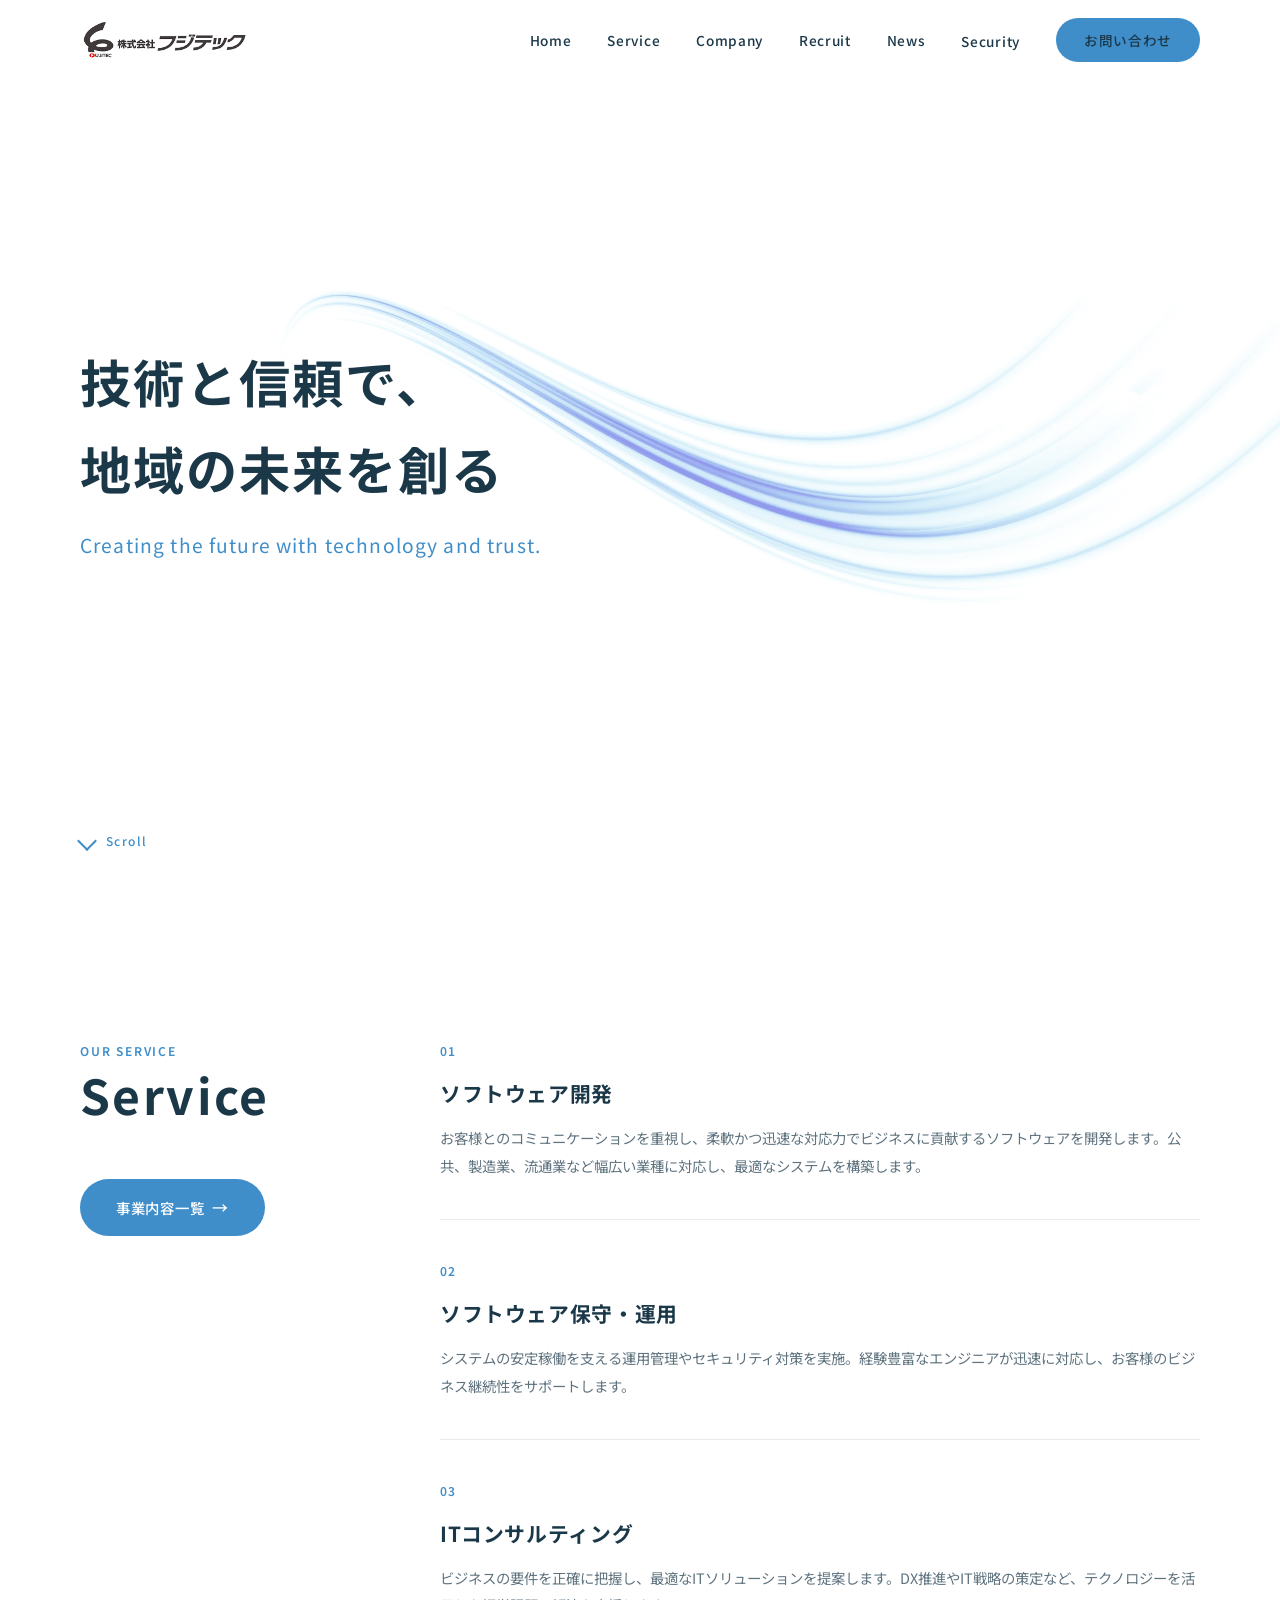
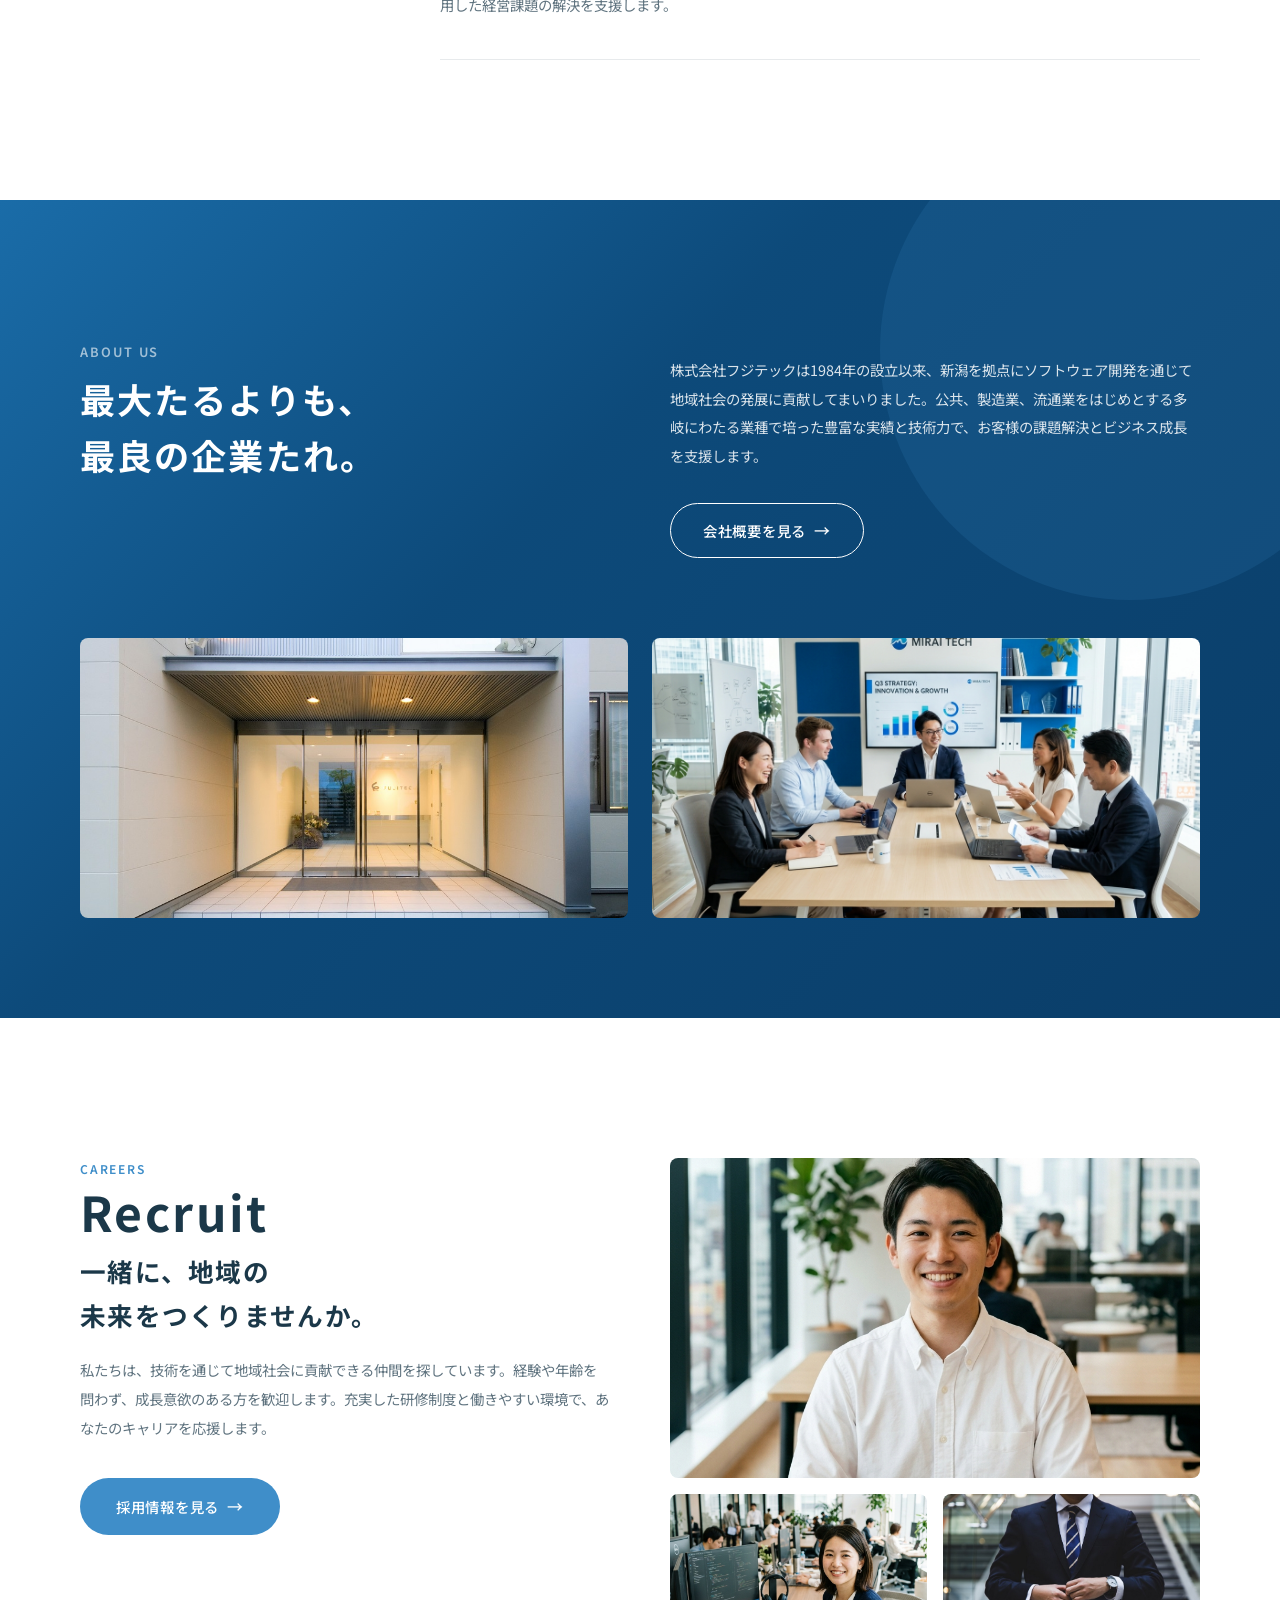
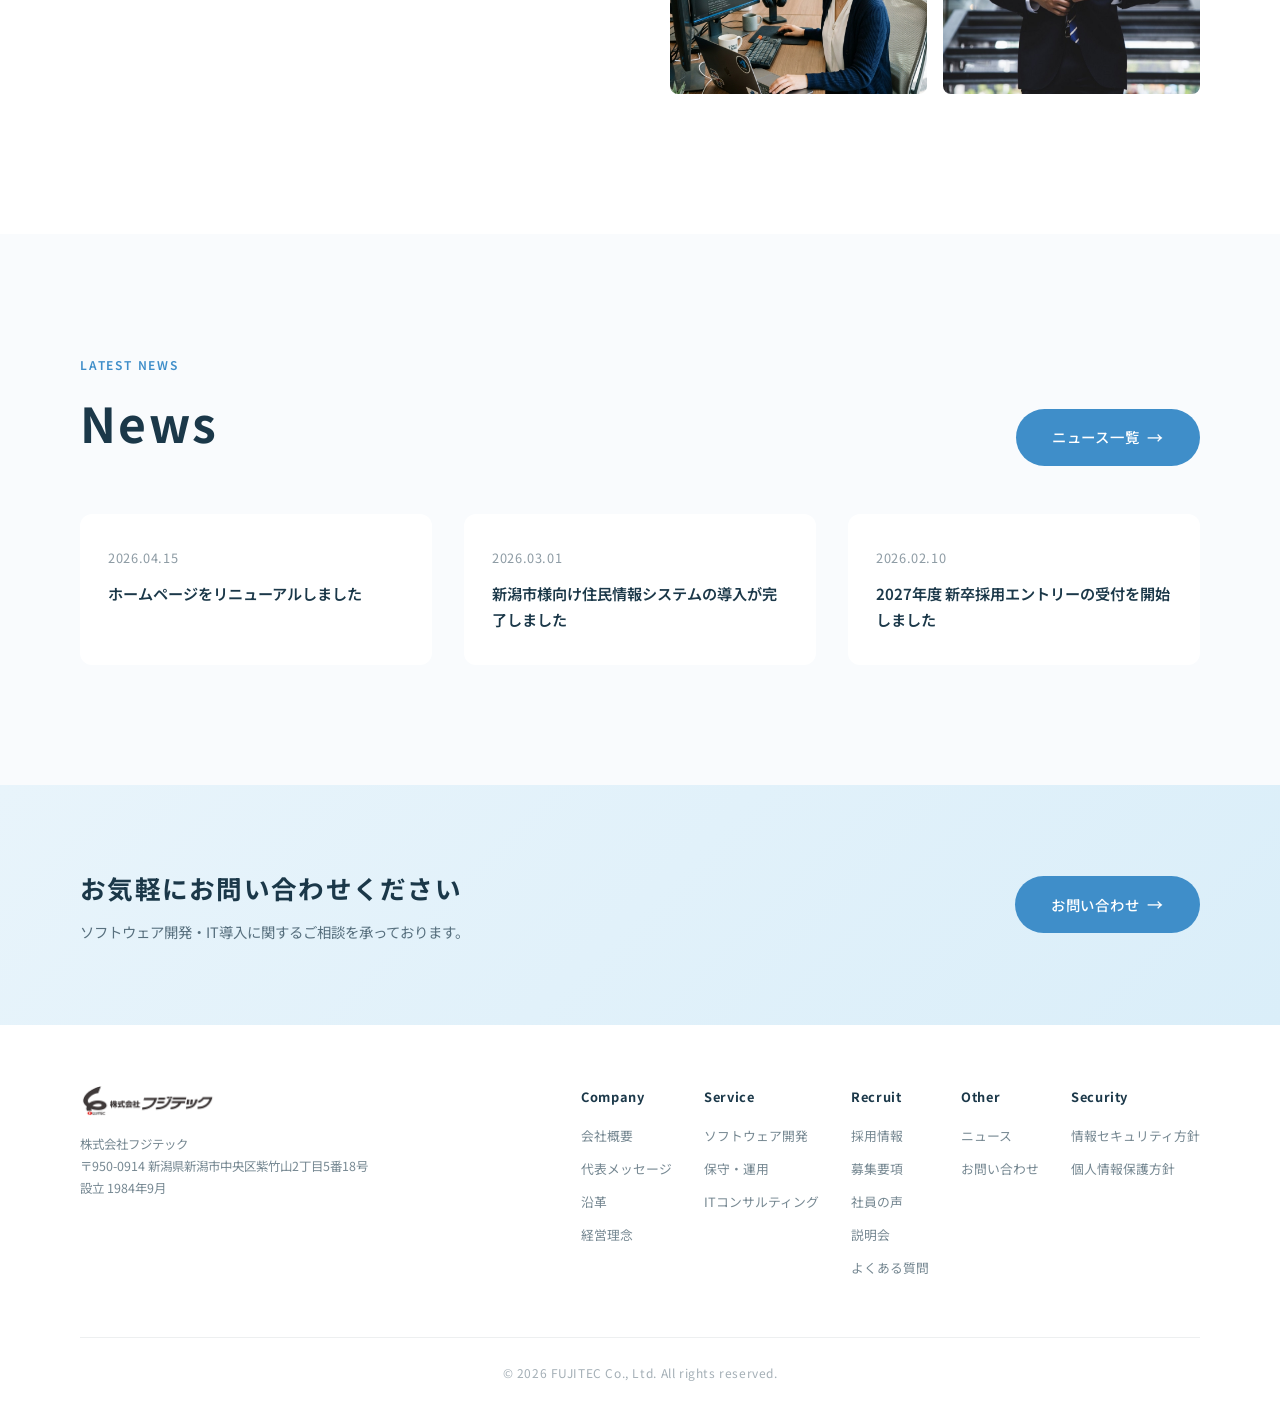
==== commit e8293e5f: "Add Home link to header nav + mobile menu (top page navigation)" ====
--- a/index.html
+++ b/index.html
@@ -27,6 +27,7 @@
       </a>
 
       <nav class="header-nav">
+        <a href="index.html">Home</a>
         <a href="service.html">Service</a>
         <a href="company.html">Company</a>
         <a href="recruit.html">Recruit</a>
@@ -53,6 +54,7 @@
   <div class="mobile-menu-overlay"></div>
   <div class="mobile-menu">
     <button class="mobile-menu-close" aria-label="閉じる">&times;</button>
+    <a href="index.html">Home</a>
     <a href="service.html">Service</a>
     <a href="company.html">Company</a>
     <a href="recruit.html">Recruit</a>
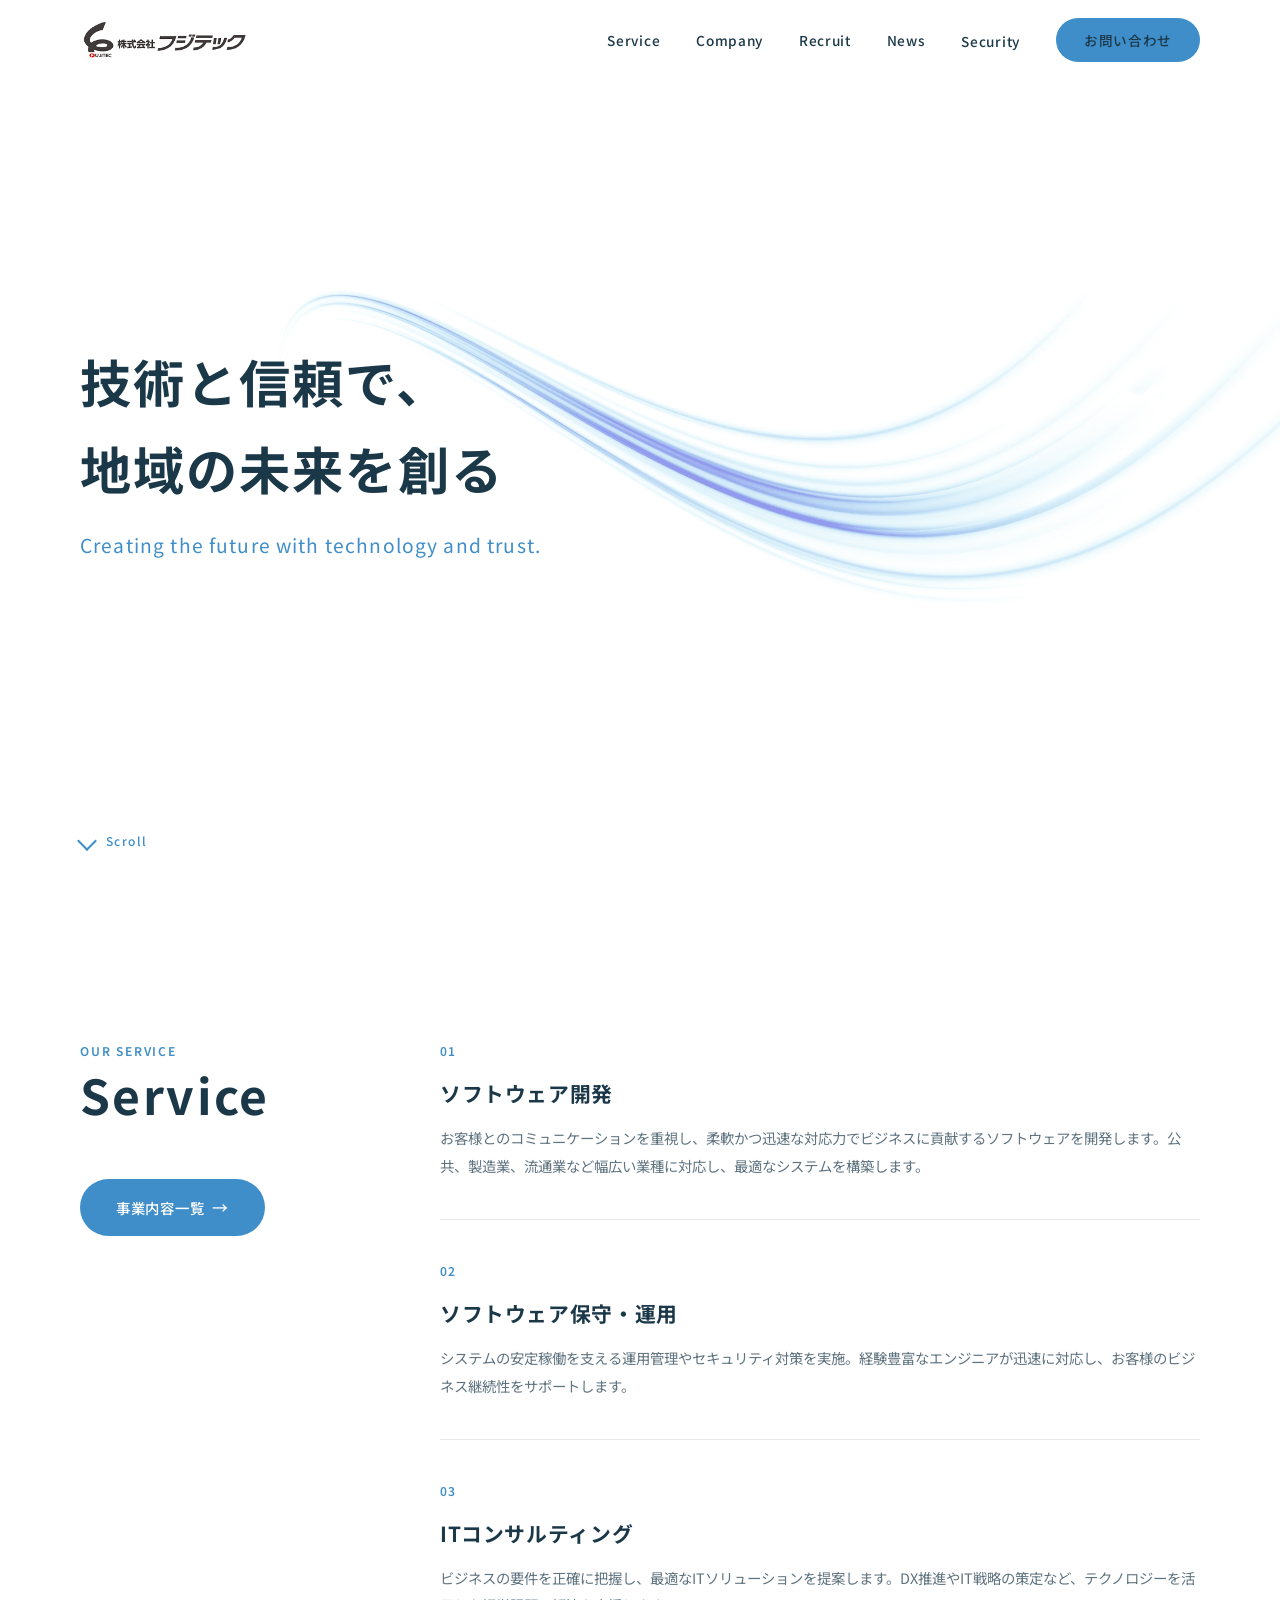
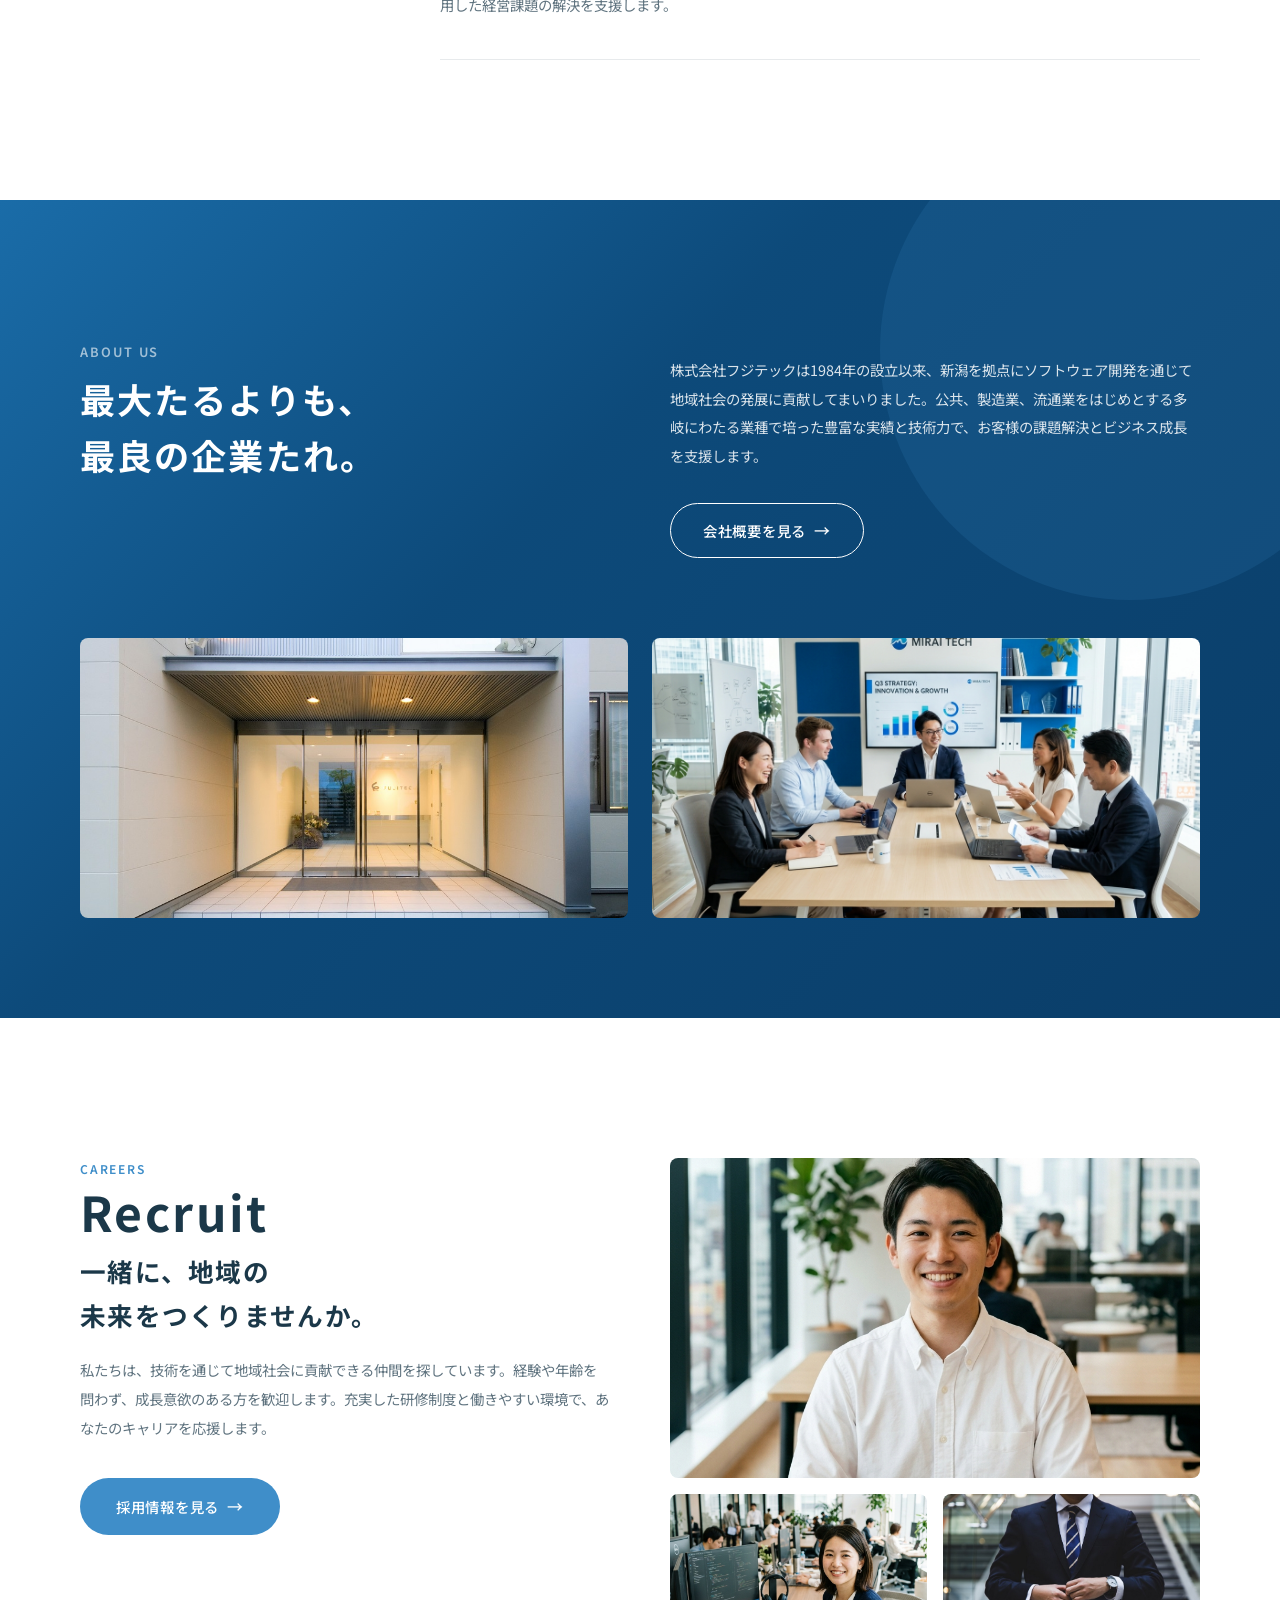
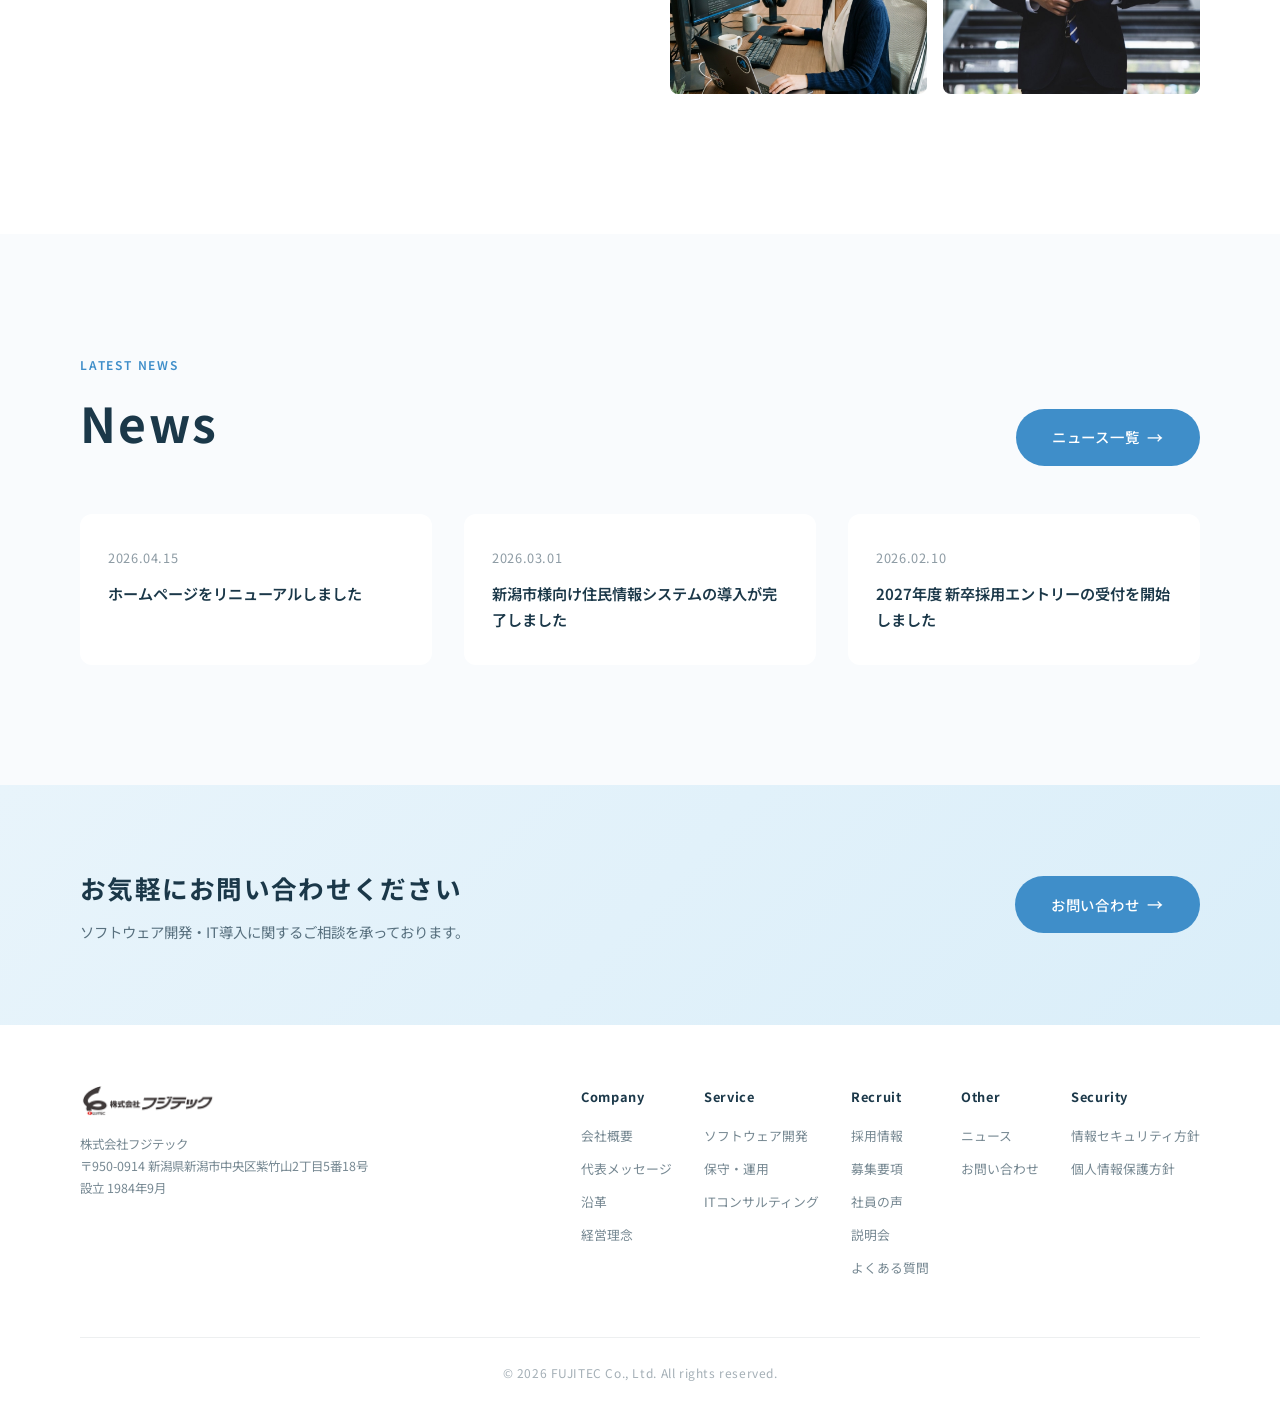
==== commit f0408400: "Mobile menu: logo + close header, remove Home text link" ====
--- a/index.html
+++ b/index.html
@@ -27,7 +27,6 @@
       </a>
 
       <nav class="header-nav">
-        <a href="index.html">Home</a>
         <a href="service.html">Service</a>
         <a href="company.html">Company</a>
         <a href="recruit.html">Recruit</a>
@@ -53,8 +52,10 @@
   <!-- Mobile Menu -->
   <div class="mobile-menu-overlay"></div>
   <div class="mobile-menu">
-    <button class="mobile-menu-close" aria-label="閉じる">&times;</button>
-    <a href="index.html">Home</a>
+    <div class="mobile-menu-header">
+      <a href="index.html" class="mobile-menu-logo"><img src="images/logo.png" alt="株式会社フジテック"></a>
+      <button class="mobile-menu-close" aria-label="閉じる">&times;</button>
+    </div>
     <a href="service.html">Service</a>
     <a href="company.html">Company</a>
     <a href="recruit.html">Recruit</a>
--- a/css/style.css
+++ b/css/style.css
@@ -381,10 +381,23 @@
   pointer-events: auto;
 }
 
+.mobile-menu-header {
+  position: absolute;
+  top: 0;
+  left: 0;
+  right: 0;
+  display: flex;
+  align-items: center;
+  justify-content: space-between;
+  padding: 16px 24px;
+}
+
+.mobile-menu-logo img {
+  height: 32px;
+  width: auto;
+}
+
 .mobile-menu-close {
-  position: absolute;
-  top: 20px;
-  right: 24px;
   background: none;
   border: none;
   font-size: 2.4rem;
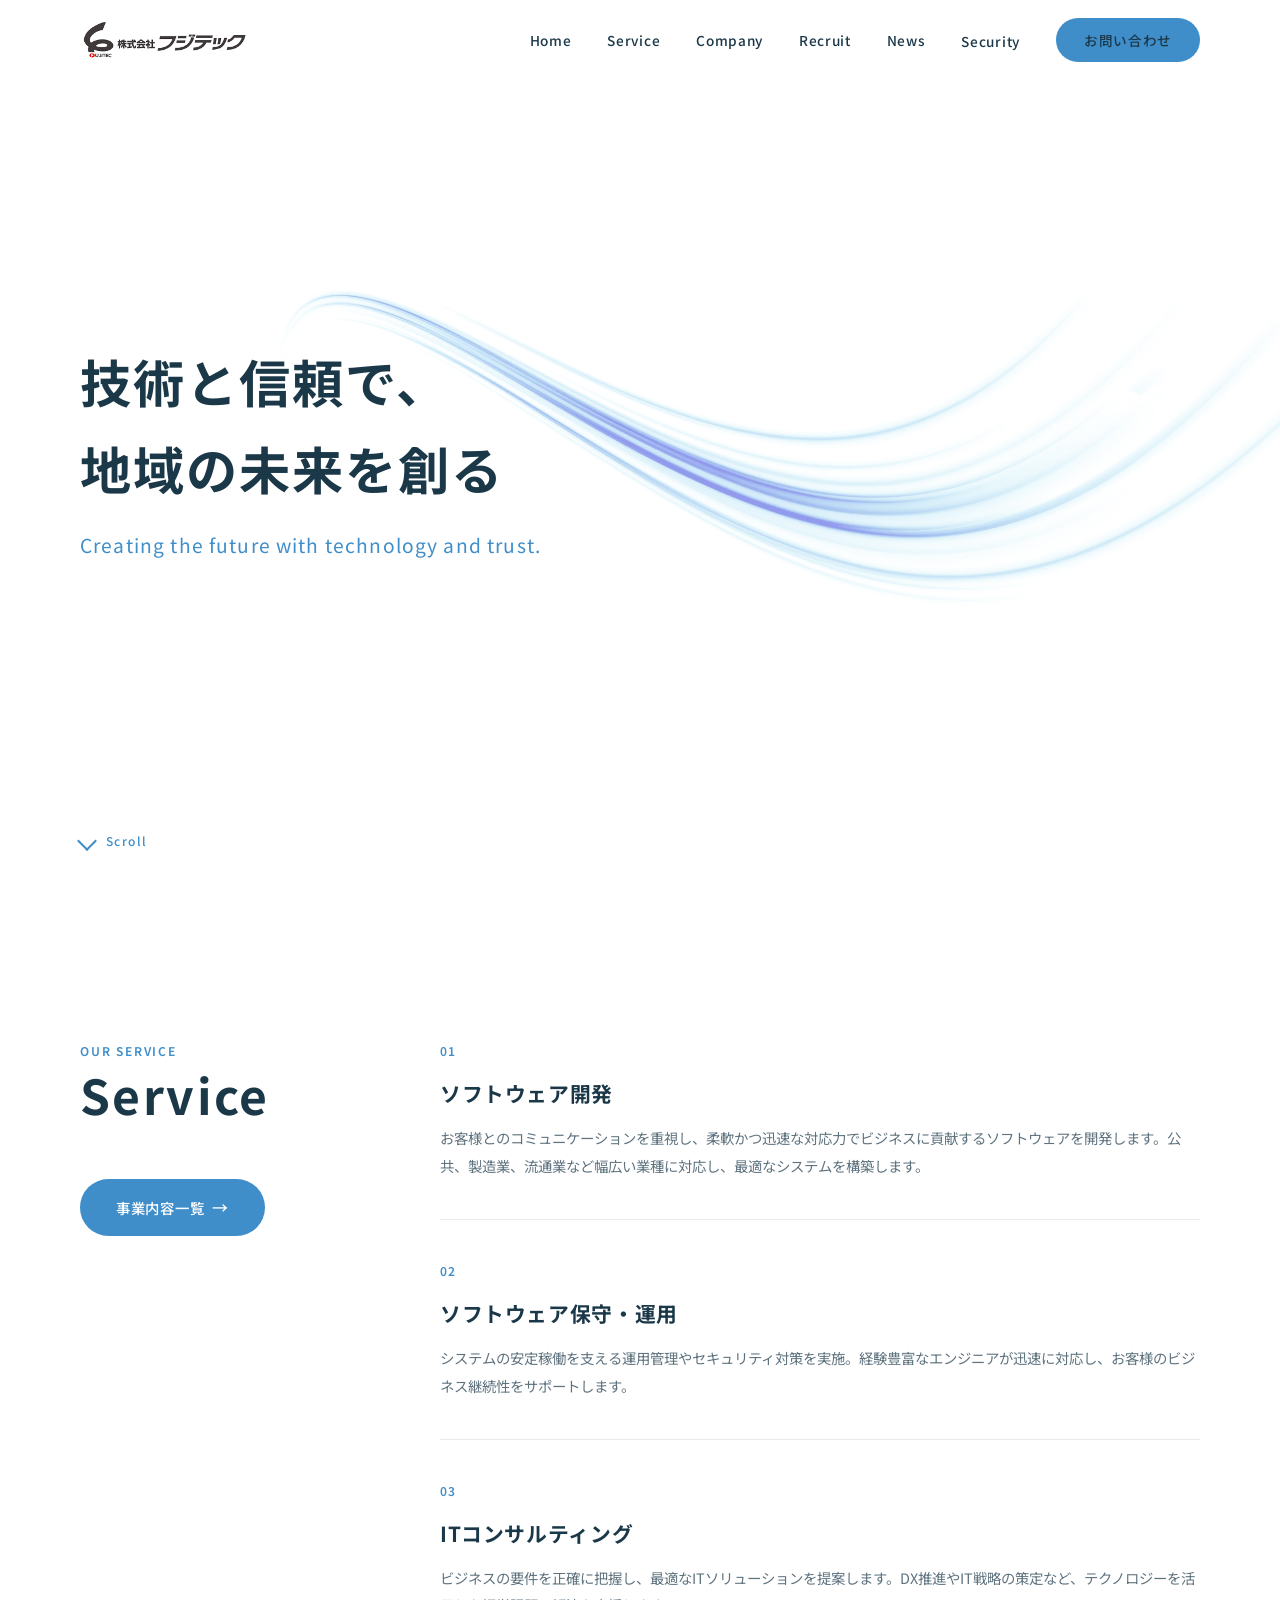
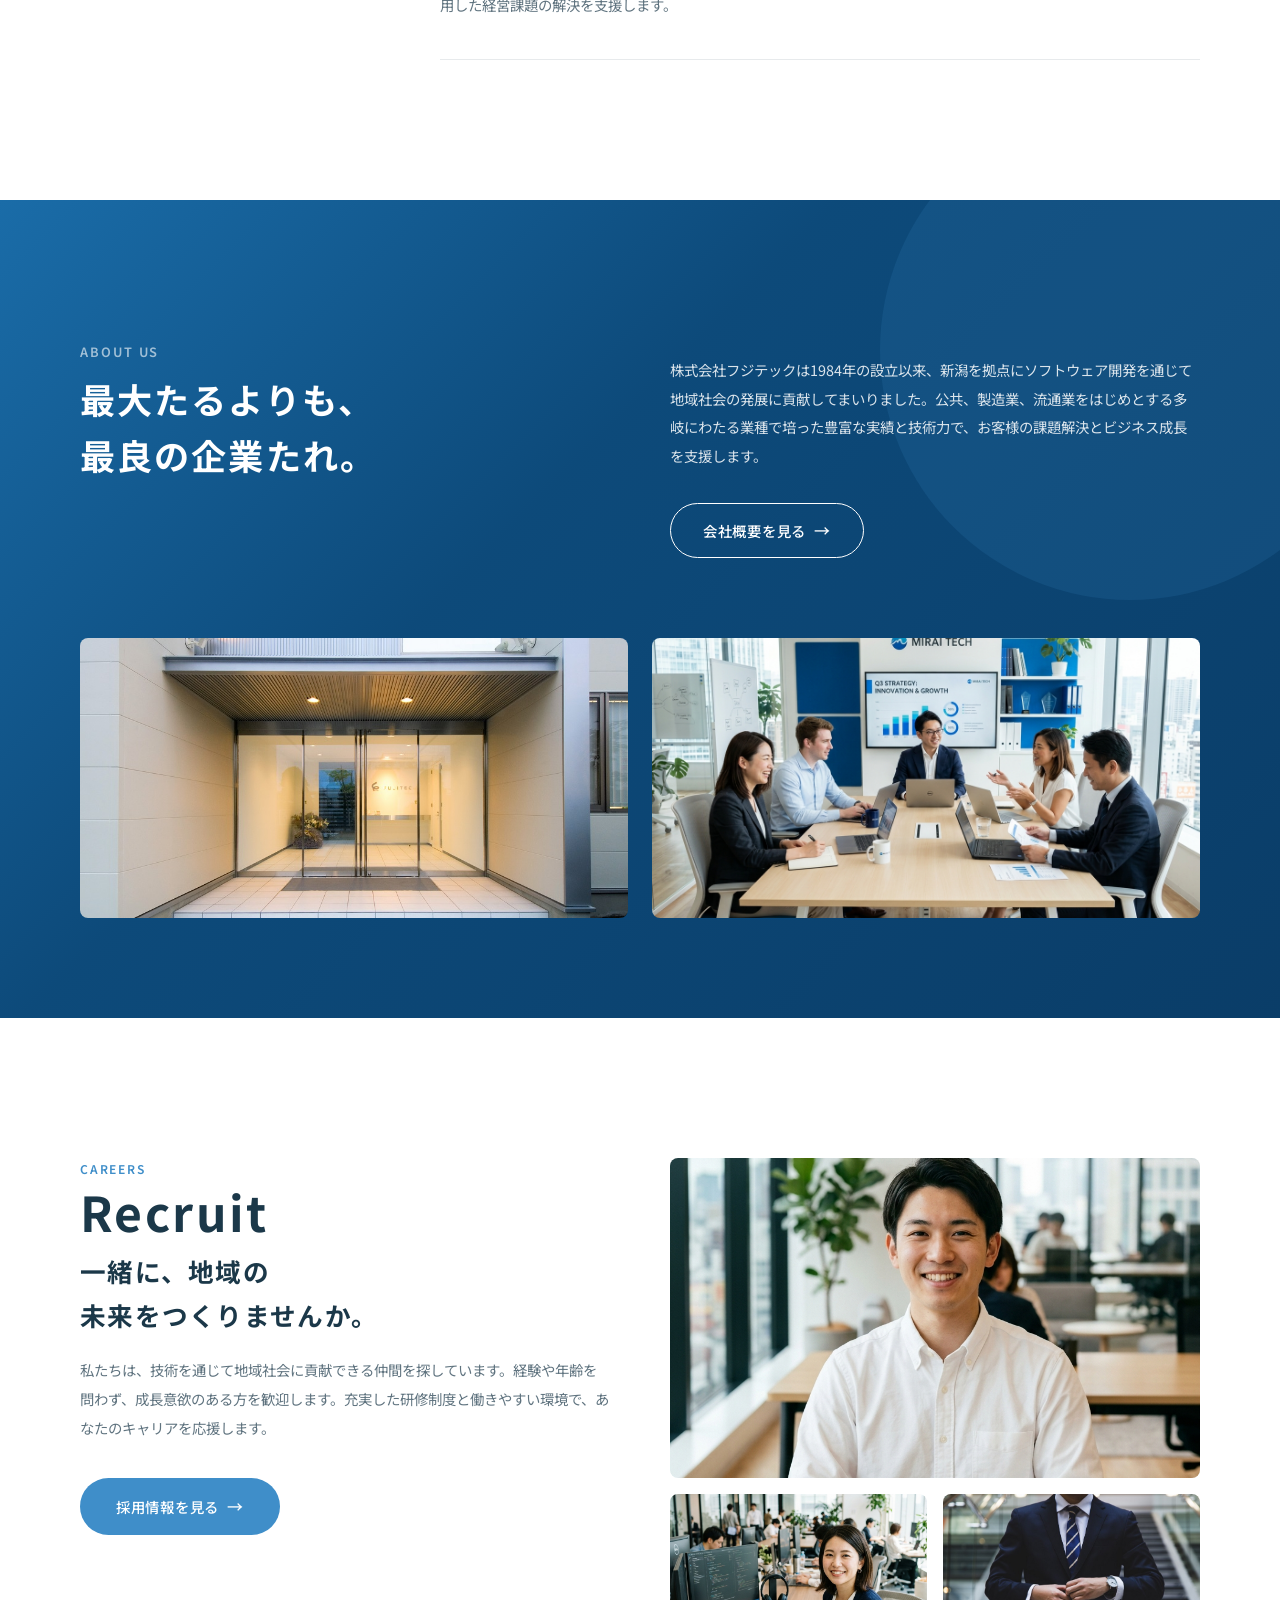
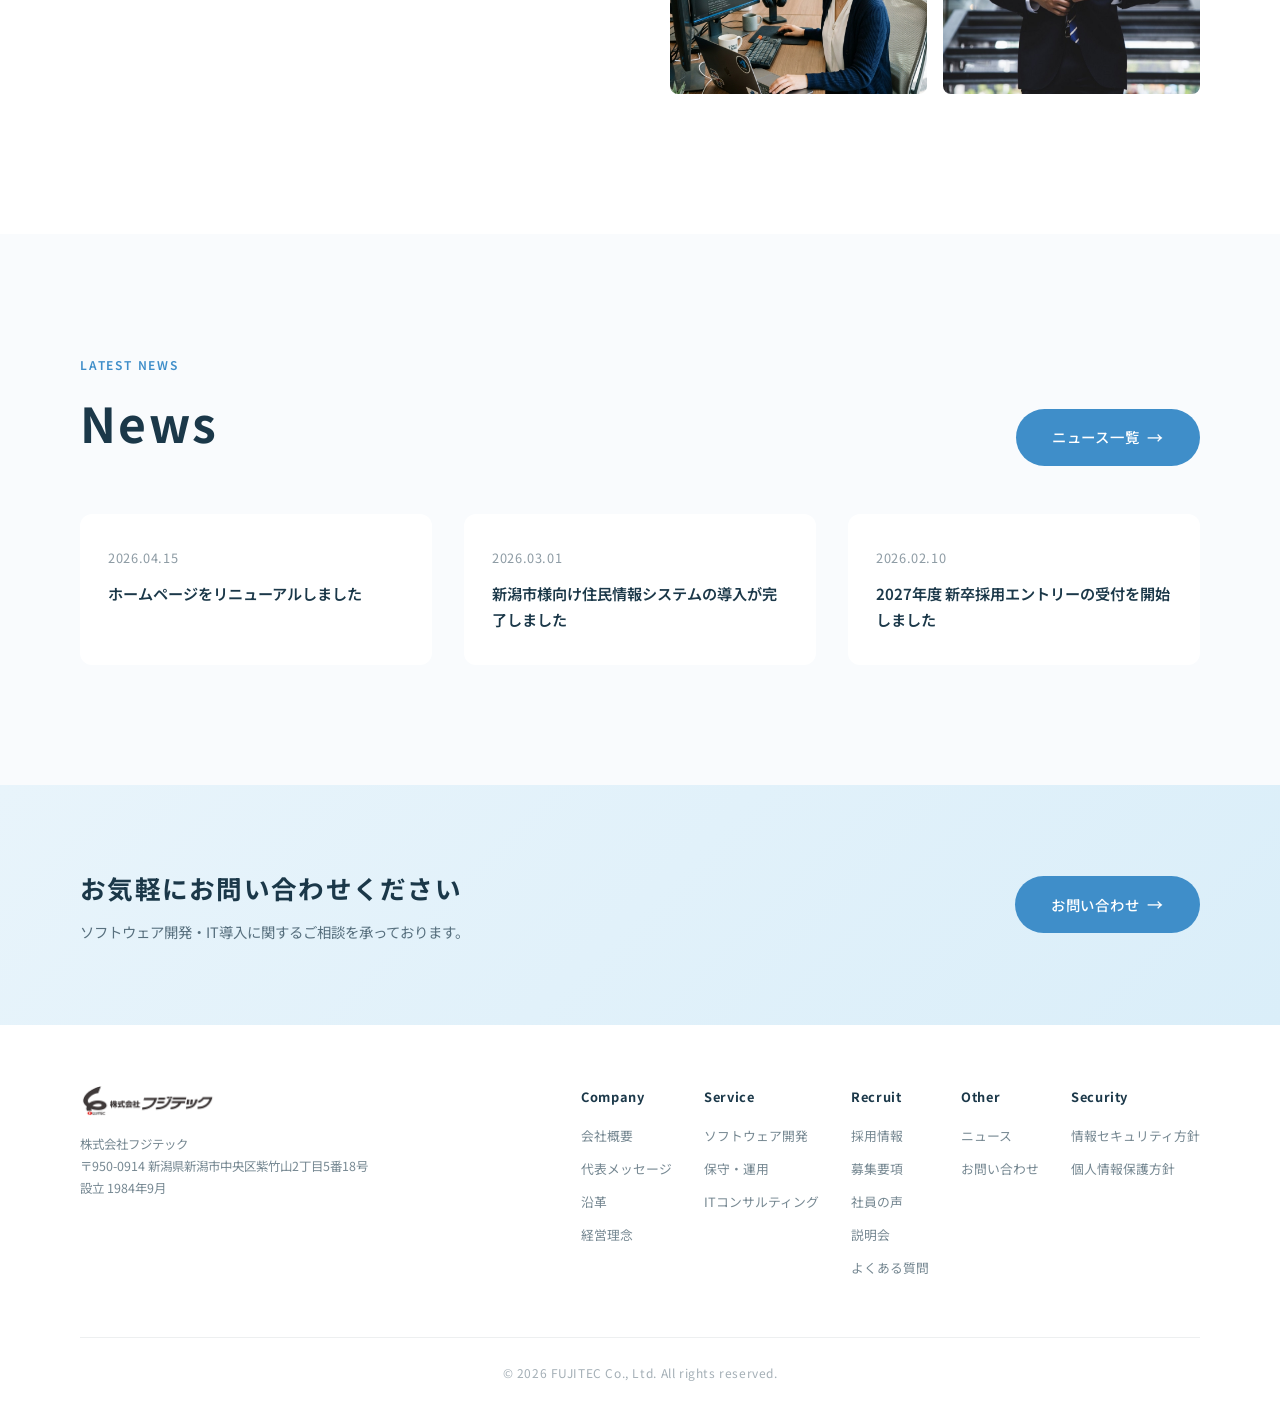
==== commit a529b233: "Add Home link to both PC header nav and mobile menu" ====
--- a/index.html
+++ b/index.html
@@ -27,6 +27,7 @@
       </a>
 
       <nav class="header-nav">
+        <a href="index.html">Home</a>
         <a href="service.html">Service</a>
         <a href="company.html">Company</a>
         <a href="recruit.html">Recruit</a>
@@ -56,6 +57,7 @@
       <a href="index.html" class="mobile-menu-logo"><img src="images/logo.png" alt="株式会社フジテック"></a>
       <button class="mobile-menu-close" aria-label="閉じる">&times;</button>
     </div>
+    <a href="index.html">Home</a>
     <a href="service.html">Service</a>
     <a href="company.html">Company</a>
     <a href="recruit.html">Recruit</a>
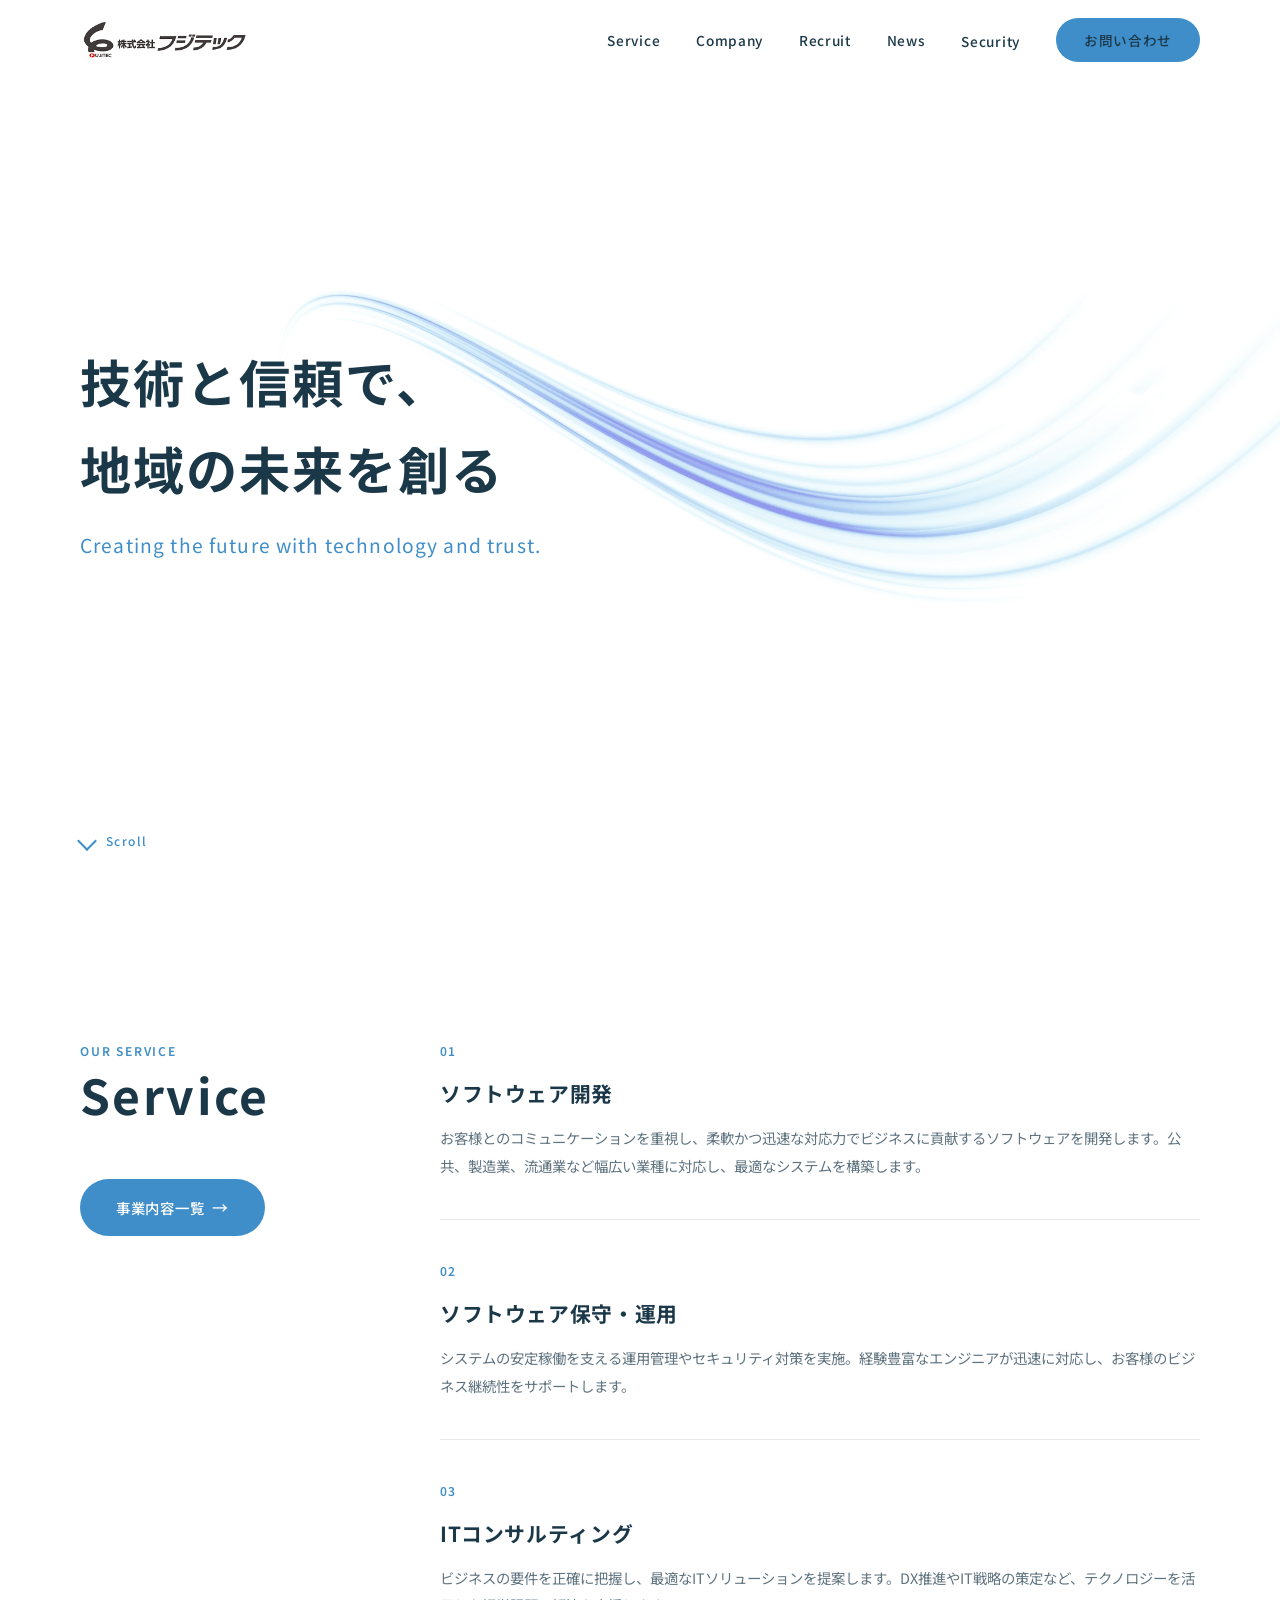
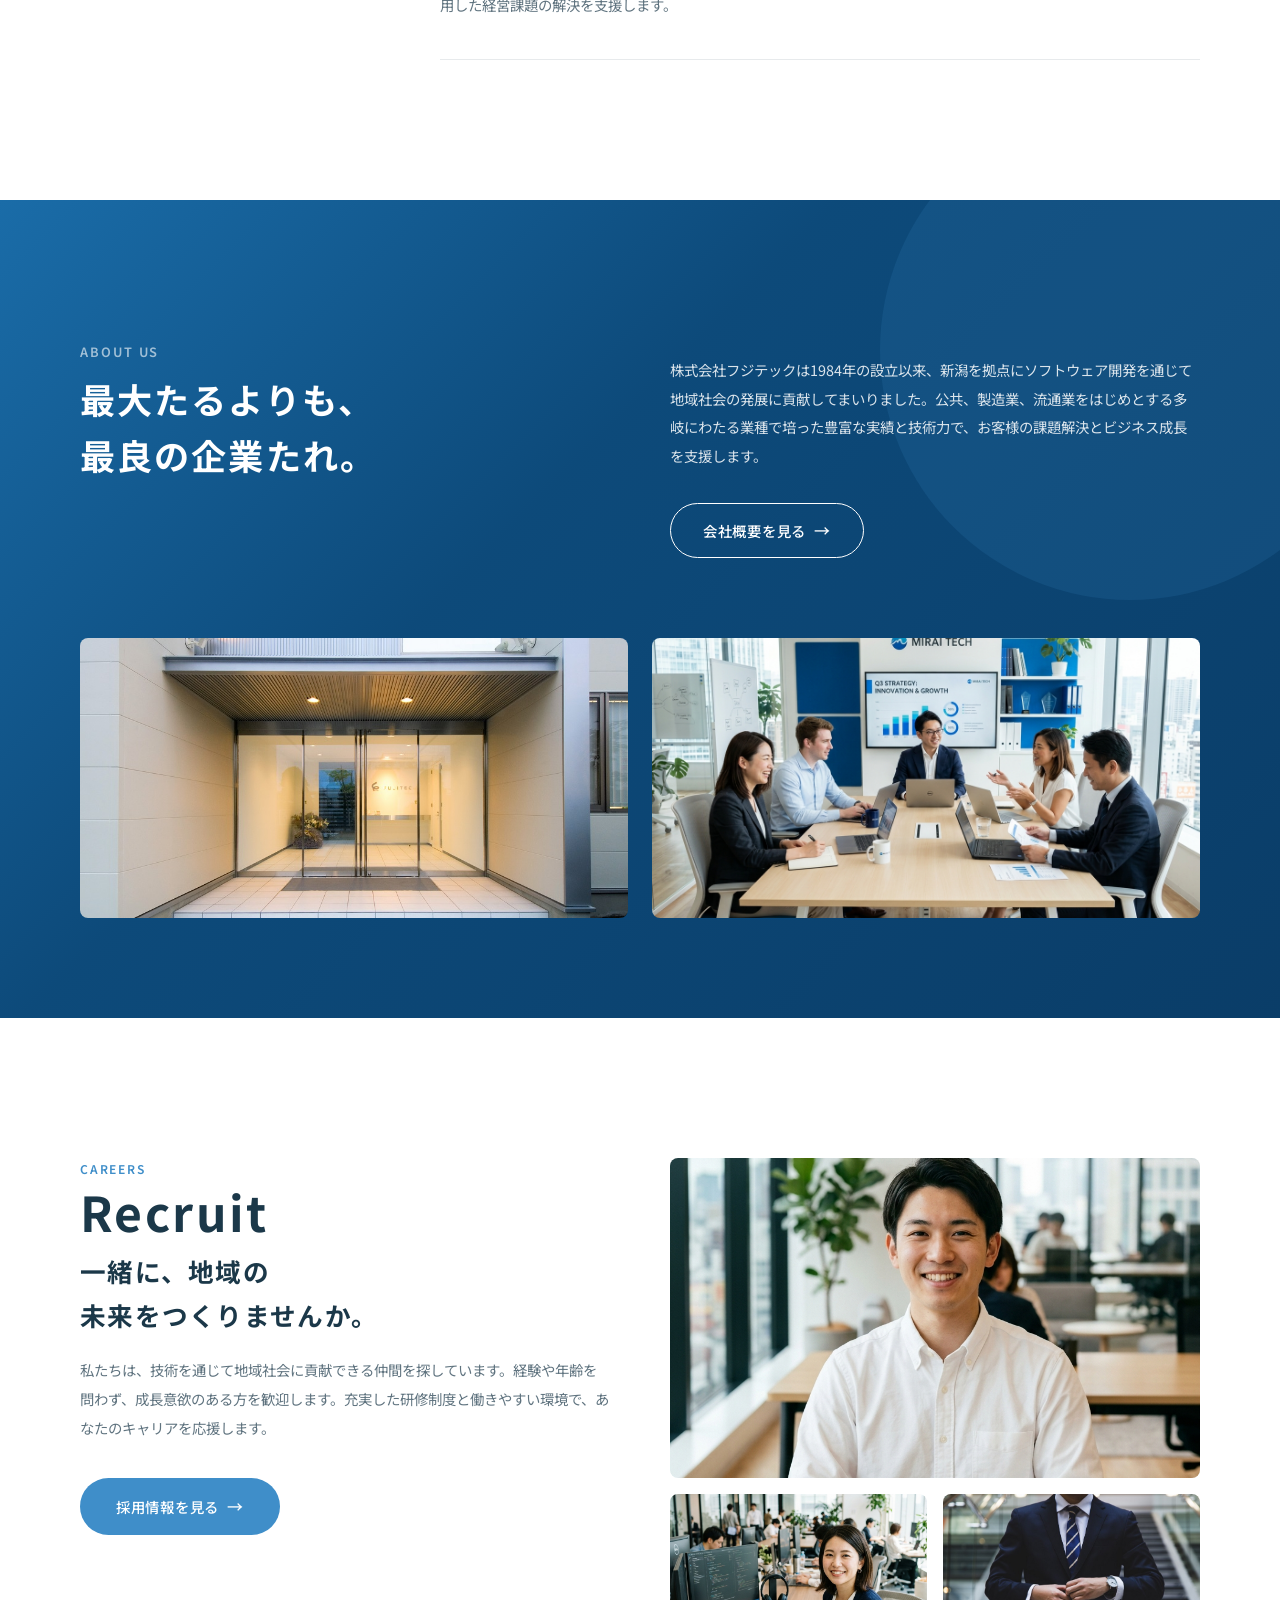
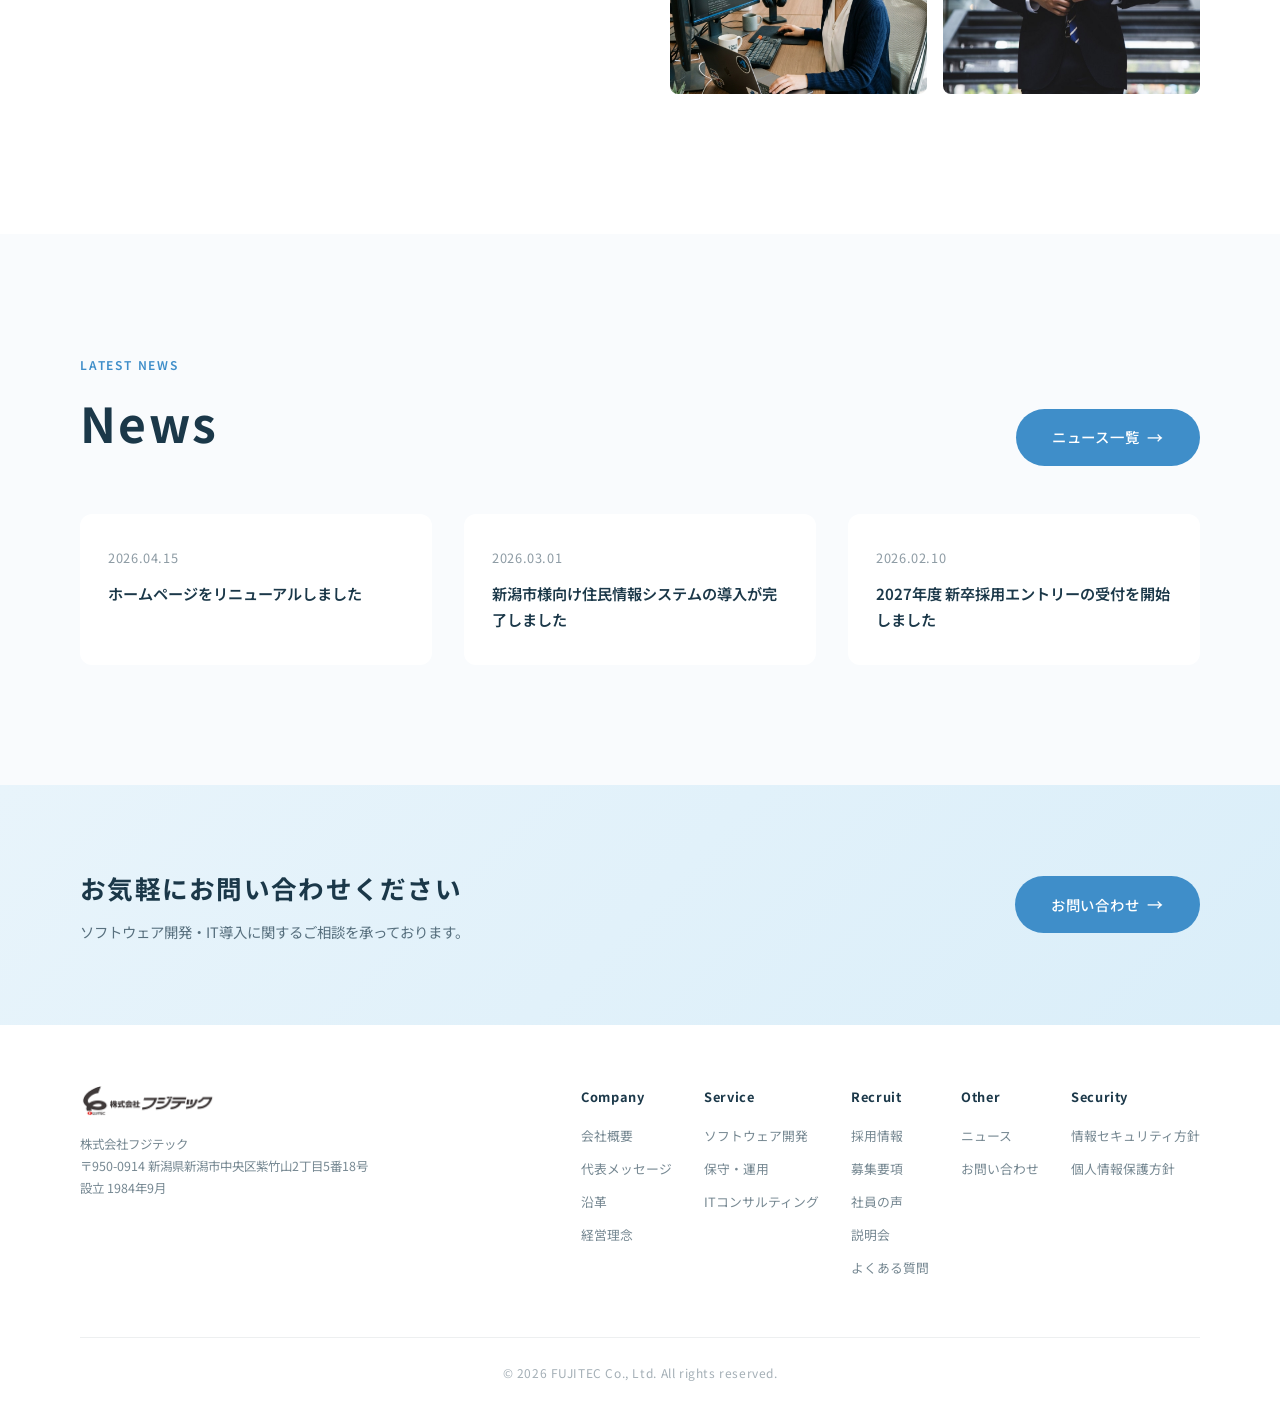
==== commit 2ddef2e4: "Remove Home link from PC header and mobile menu" ====
--- a/index.html
+++ b/index.html
@@ -27,7 +27,6 @@
       </a>
 
       <nav class="header-nav">
-        <a href="index.html">Home</a>
         <a href="service.html">Service</a>
         <a href="company.html">Company</a>
         <a href="recruit.html">Recruit</a>
@@ -57,7 +56,6 @@
       <a href="index.html" class="mobile-menu-logo"><img src="images/logo.png" alt="株式会社フジテック"></a>
       <button class="mobile-menu-close" aria-label="閉じる">&times;</button>
     </div>
-    <a href="index.html">Home</a>
     <a href="service.html">Service</a>
     <a href="company.html">Company</a>
     <a href="recruit.html">Recruit</a>
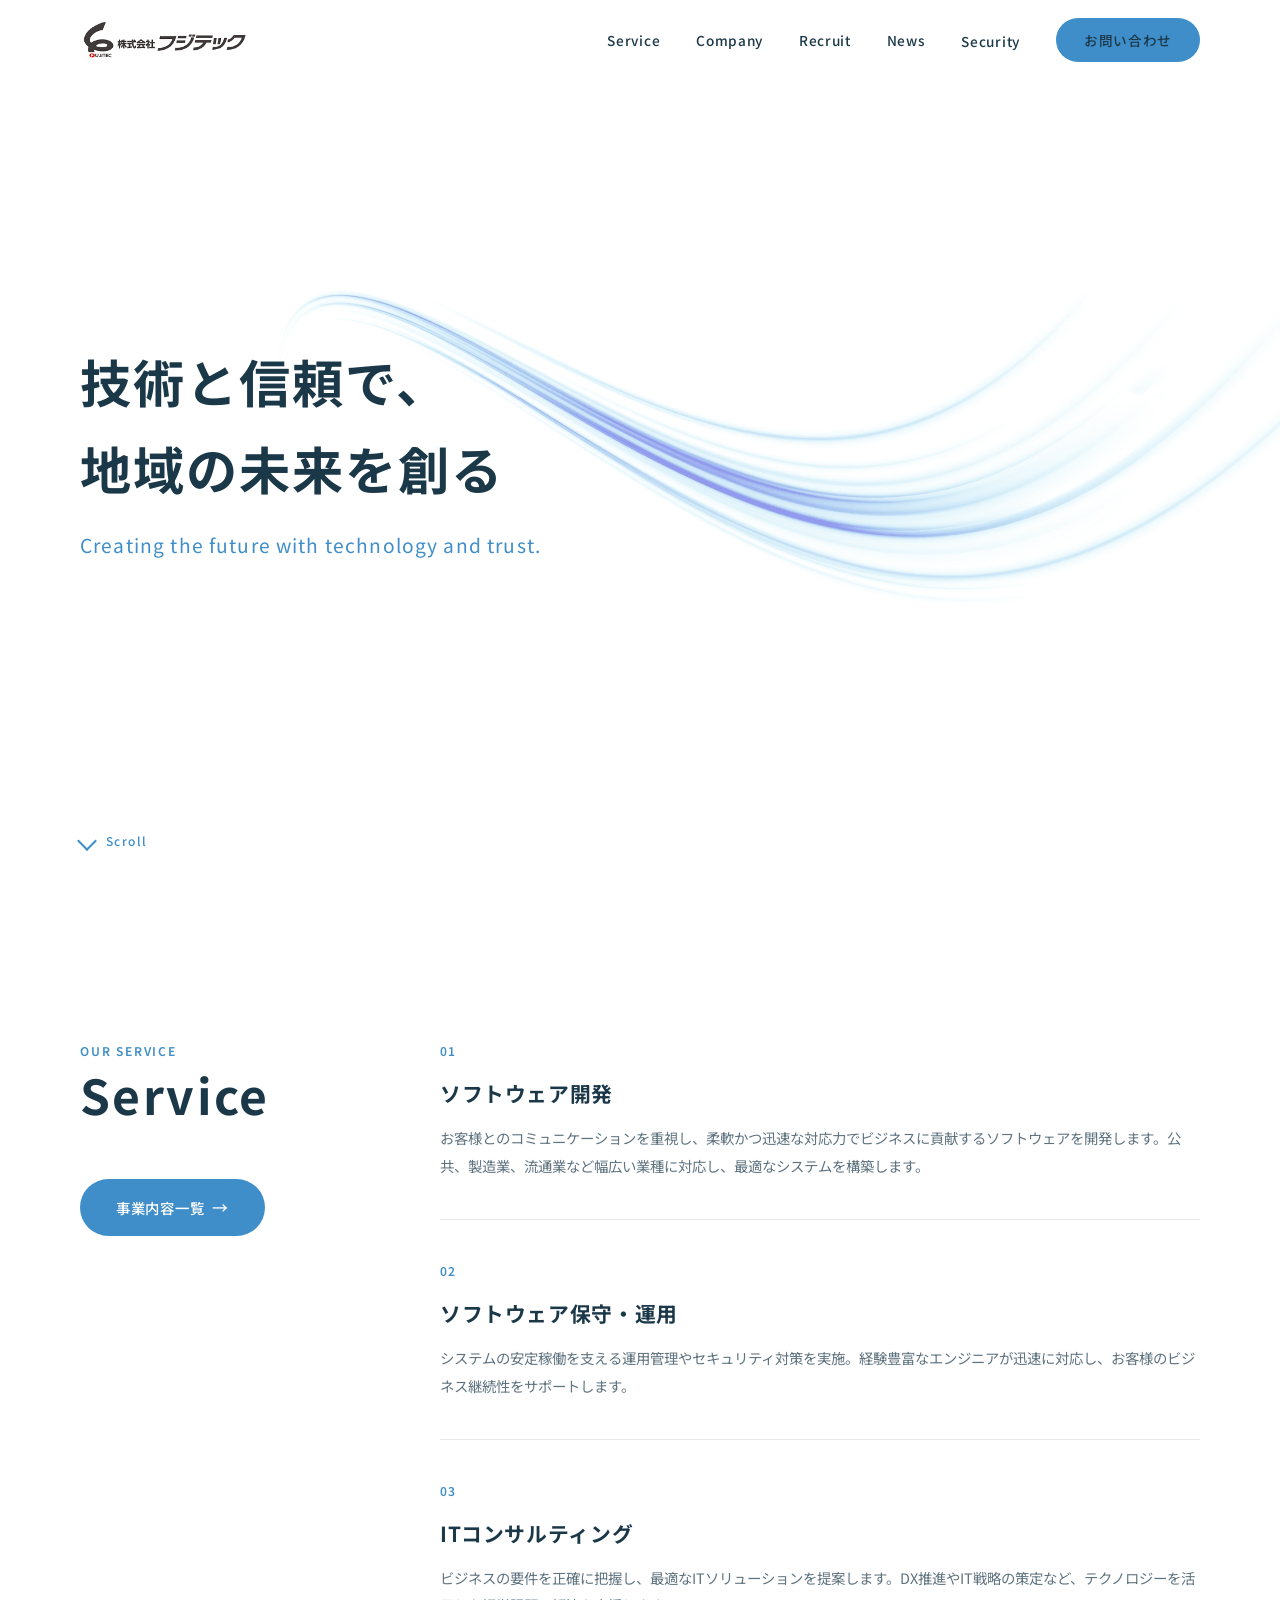
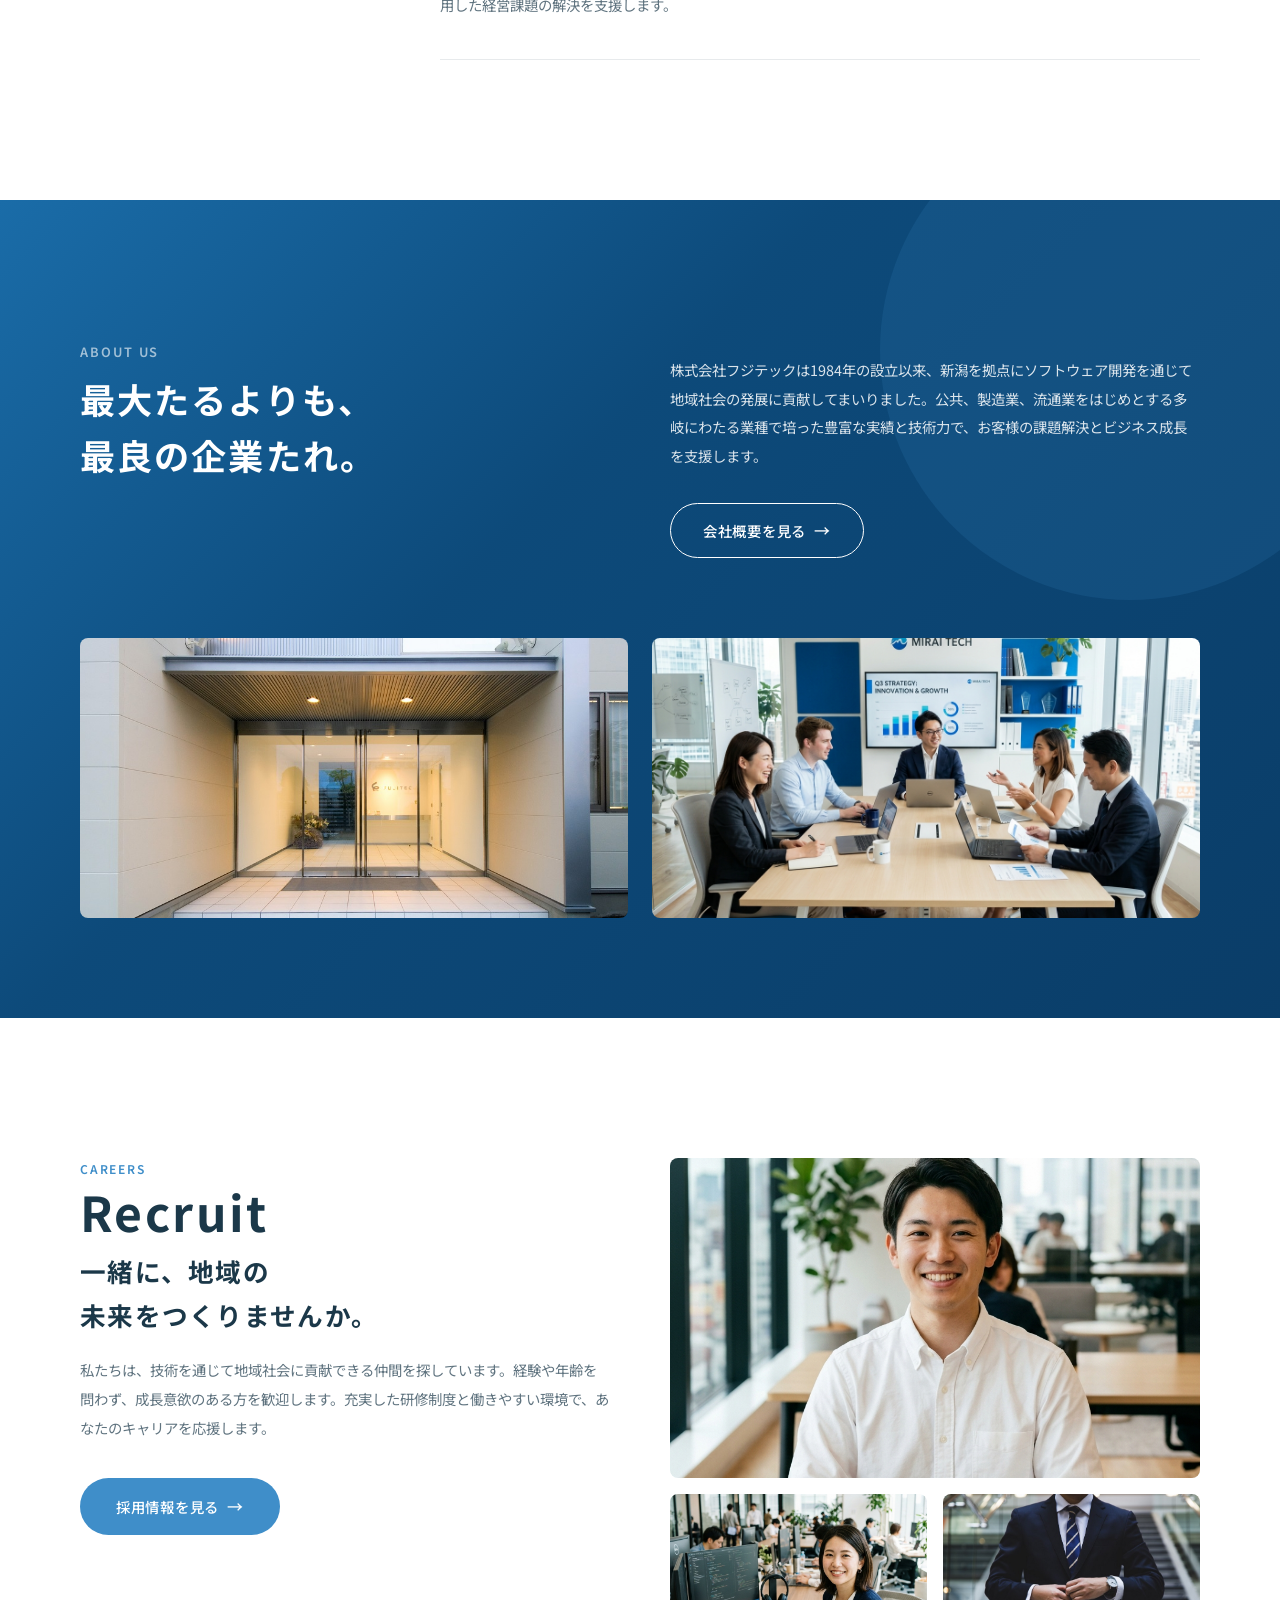
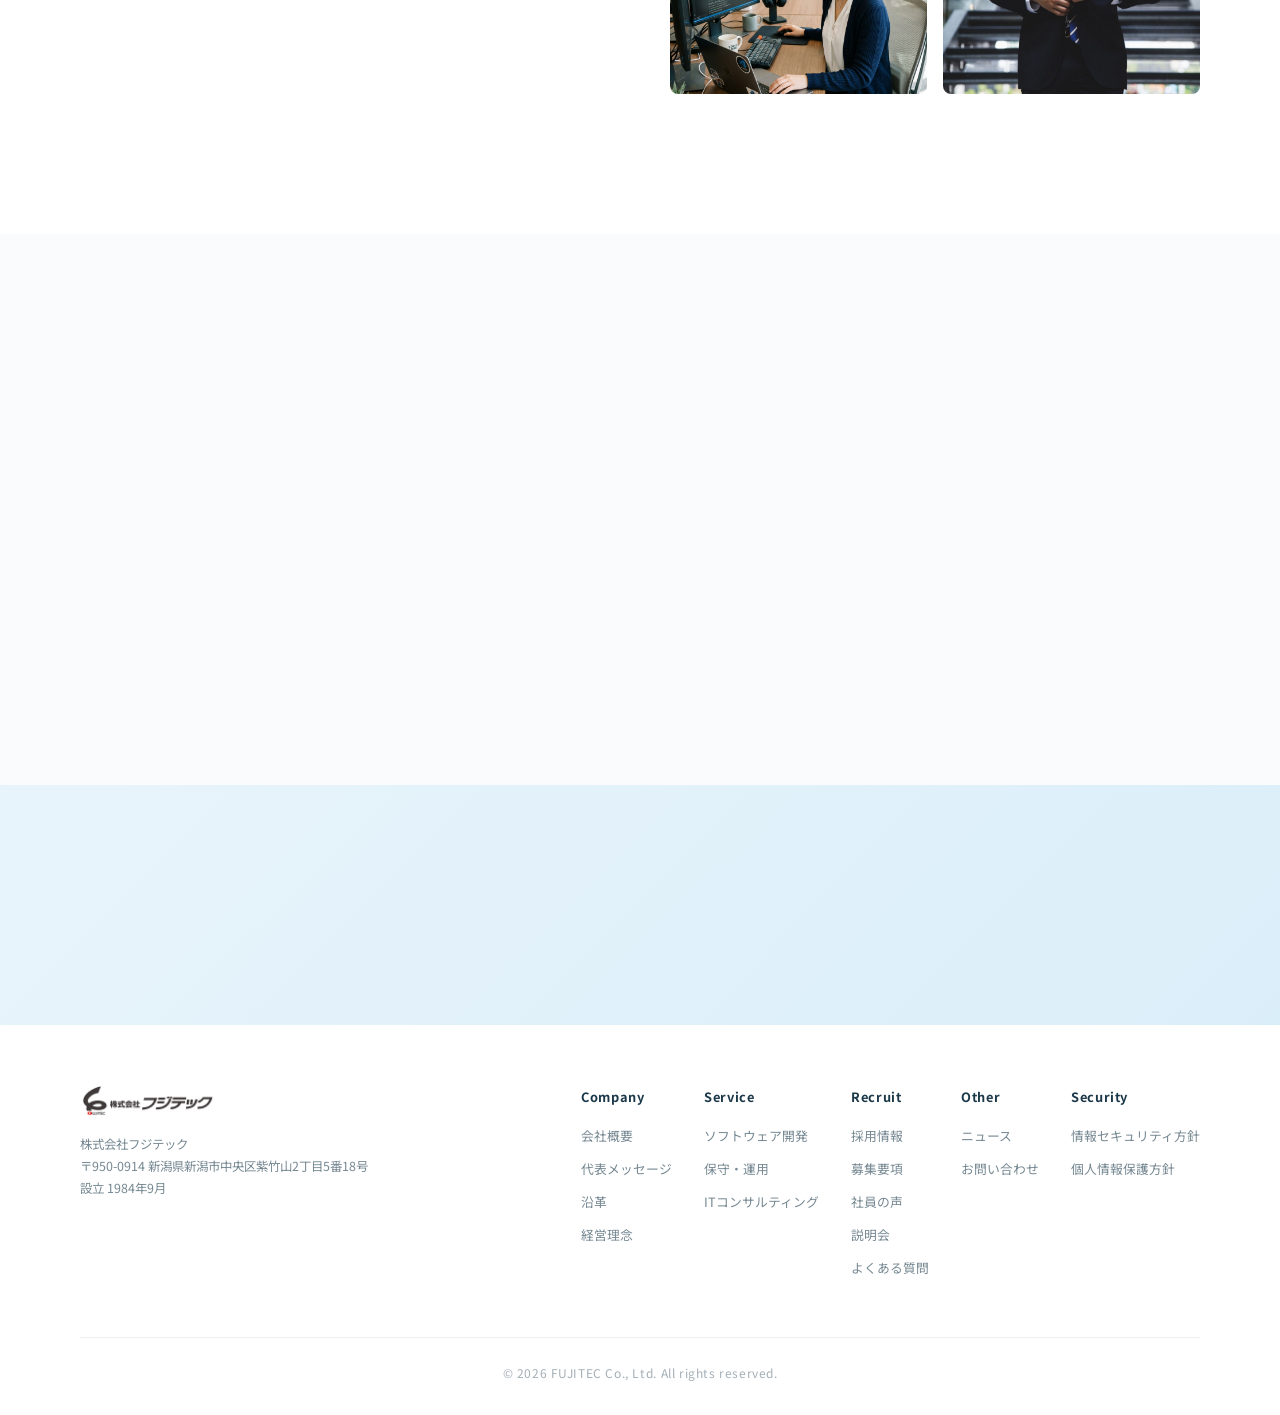
==== commit 871402dc: "Mobile menu: Security group with sub-links (info security + privacy)" ====
--- a/index.html
+++ b/index.html
@@ -60,8 +60,11 @@
     <a href="company.html">Company</a>
     <a href="recruit.html">Recruit</a>
     <a href="news.html">News</a>
-    <a href="security-policy.html">情報セキュリティ方針</a>
-    <a href="privacy-policy.html">個人情報保護方針</a>
+    <div class="mobile-menu-group">
+      <span class="mobile-menu-group-title">Security</span>
+      <a href="security-policy.html">情報セキュリティ方針</a>
+      <a href="privacy-policy.html">個人情報保護方針</a>
+    </div>
     <a href="contact.html">お問い合わせ</a>
   </div>
 
--- a/css/style.css
+++ b/css/style.css
@@ -419,6 +419,25 @@
   letter-spacing: 0.1em;
 }
 
+.mobile-menu-group {
+  display: flex;
+  flex-direction: column;
+  align-items: center;
+  gap: 16px;
+}
+
+.mobile-menu-group-title {
+  font-size: 0.8rem;
+  font-weight: 600;
+  color: rgba(27, 56, 73, 0.4);
+  letter-spacing: 0.15em;
+  text-transform: uppercase;
+}
+
+.mobile-menu-group a {
+  font-size: 0.95rem;
+}
+
 /* ---------- Hero (SynX Clone) ---------- */
 .hero {
   position: relative;
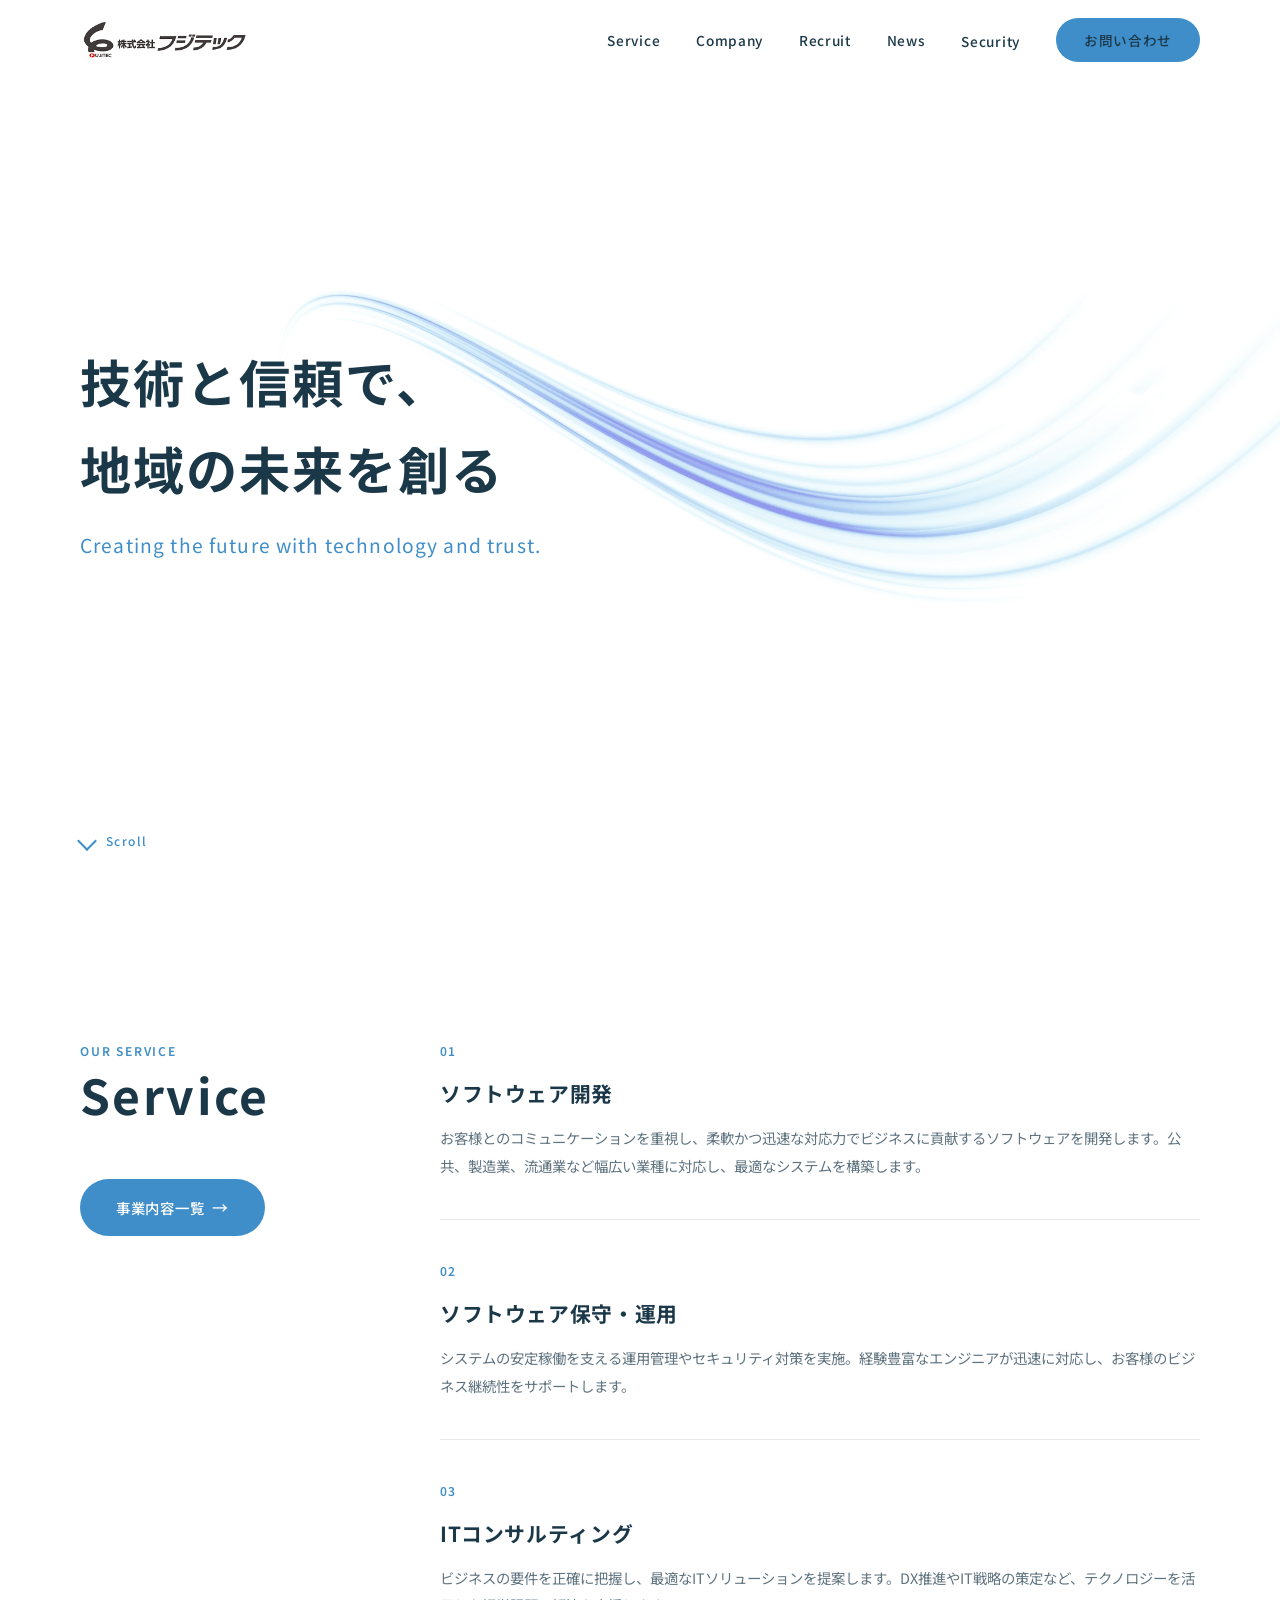
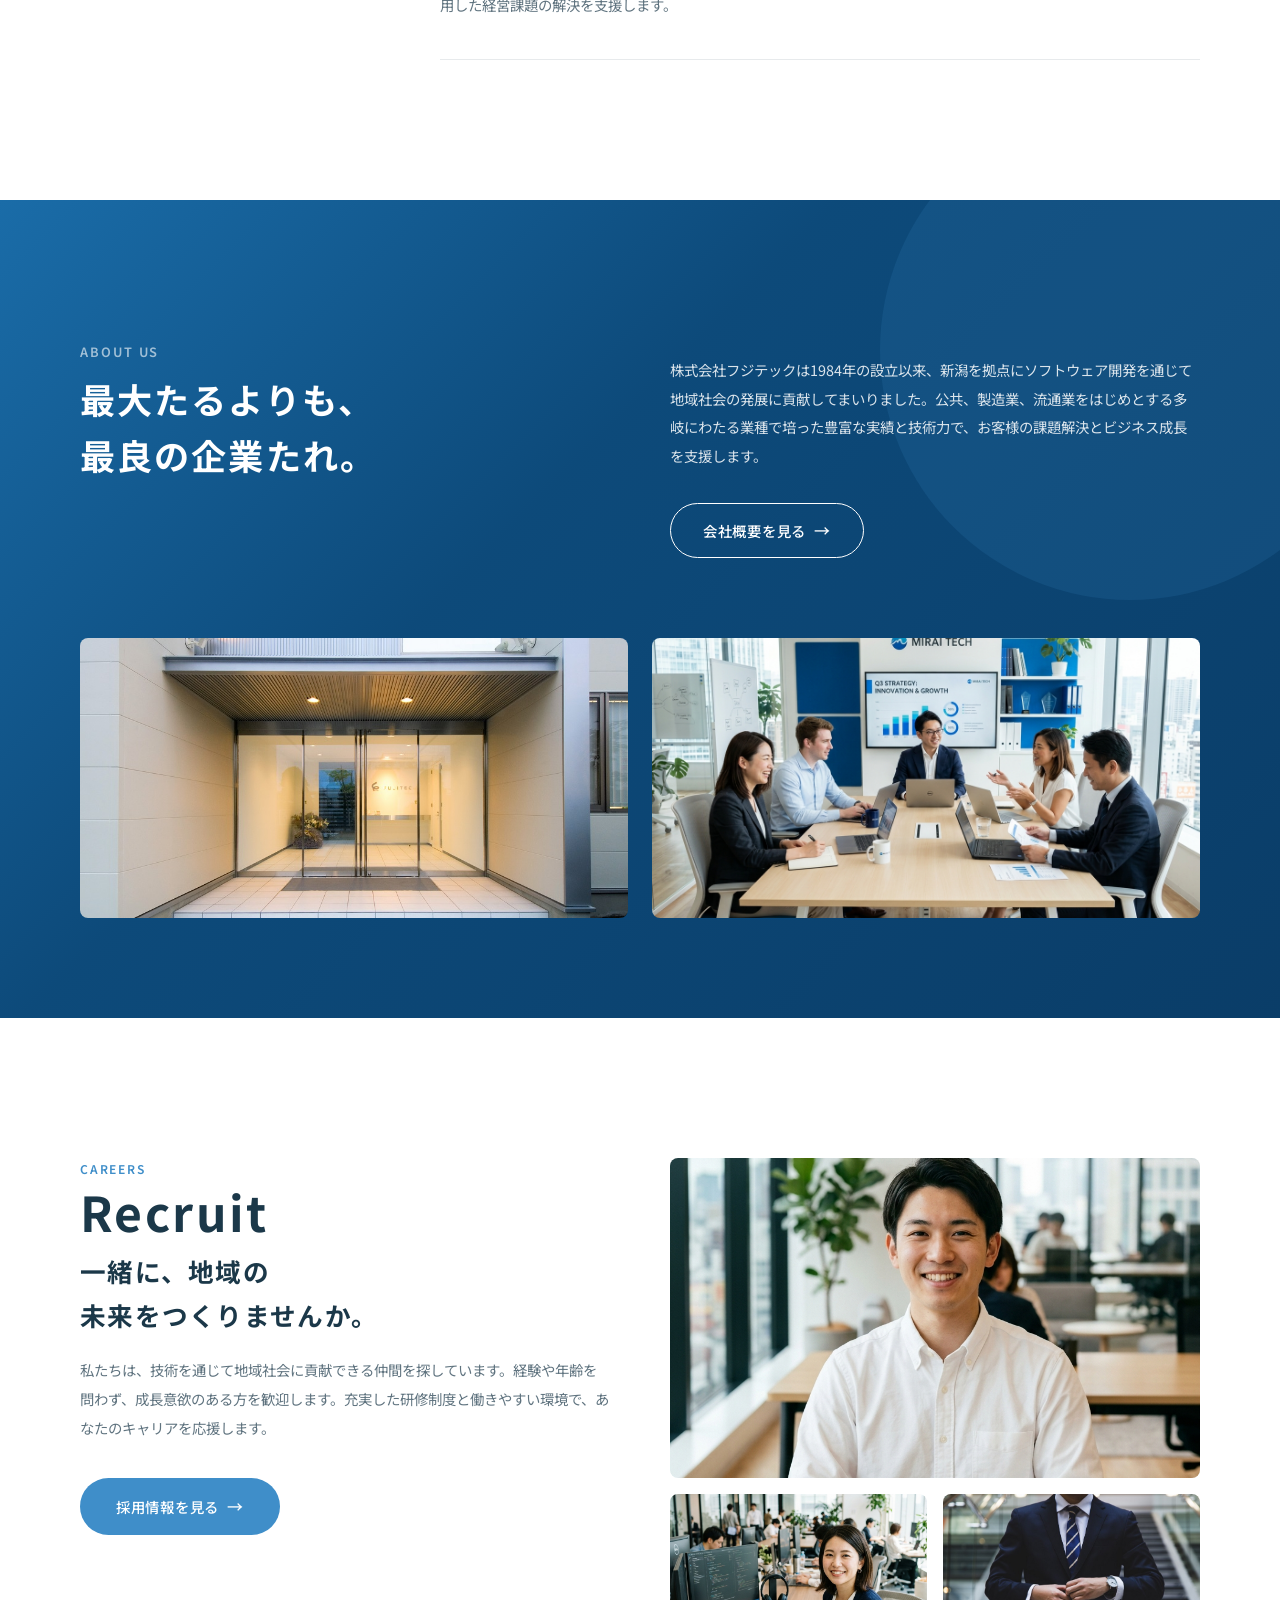
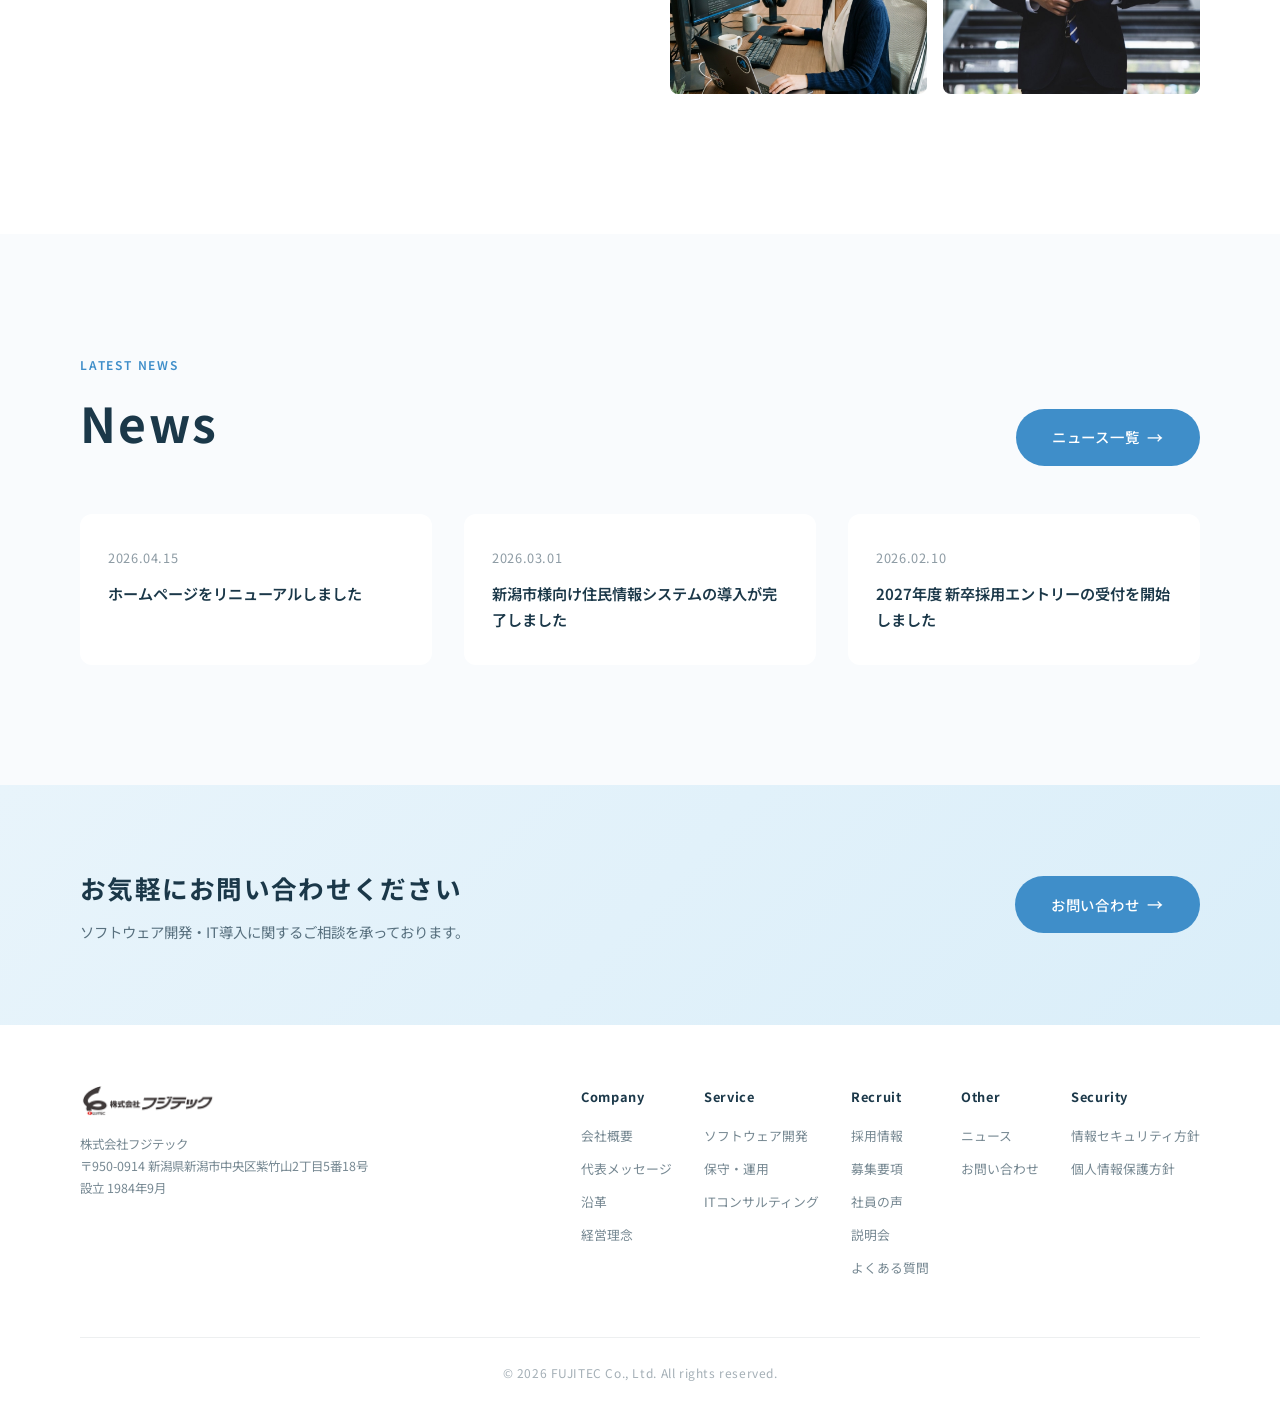
==== commit 18b74c4d: "Mobile menu: Security tap-to-expand accordion (pulldown)" ====
--- a/index.html
+++ b/index.html
@@ -60,10 +60,12 @@
     <a href="company.html">Company</a>
     <a href="recruit.html">Recruit</a>
     <a href="news.html">News</a>
-    <div class="mobile-menu-group">
-      <span class="mobile-menu-group-title">Security</span>
-      <a href="security-policy.html">情報セキュリティ方針</a>
-      <a href="privacy-policy.html">個人情報保護方針</a>
+    <div class="mobile-menu-accordion">
+      <button class="mobile-menu-accordion-btn">Security</button>
+      <div class="mobile-menu-accordion-body">
+        <a href="security-policy.html">情報セキュリティ方針</a>
+        <a href="privacy-policy.html">個人情報保護方針</a>
+      </div>
     </div>
     <a href="contact.html">お問い合わせ</a>
   </div>
--- a/css/style.css
+++ b/css/style.css
@@ -419,22 +419,49 @@
   letter-spacing: 0.1em;
 }
 
-.mobile-menu-group {
-  display: flex;
+.mobile-menu-accordion {
+  display: flex;
+  flex-direction: column;
+  align-items: center;
+}
+
+.mobile-menu-accordion-btn {
+  background: none;
+  border: none;
+  font-size: 1.1rem;
+  font-weight: 500;
+  color: rgb(27, 56, 73);
+  letter-spacing: 0.1em;
+  cursor: pointer;
+  font-family: 'Noto Sans JP', sans-serif;
+  padding: 0;
+}
+
+.mobile-menu-accordion-btn::after {
+  content: ' ▼';
+  font-size: 0.6rem;
+  vertical-align: middle;
+  color: rgba(27, 56, 73, 0.4);
+  transition: transform 0.3s;
+}
+
+.mobile-menu-accordion.is-open .mobile-menu-accordion-btn::after {
+  content: ' ▲';
+}
+
+.mobile-menu-accordion-body {
+  display: none;
   flex-direction: column;
   align-items: center;
   gap: 16px;
-}
-
-.mobile-menu-group-title {
-  font-size: 0.8rem;
-  font-weight: 600;
-  color: rgba(27, 56, 73, 0.4);
-  letter-spacing: 0.15em;
-  text-transform: uppercase;
-}
-
-.mobile-menu-group a {
+  margin-top: 16px;
+}
+
+.mobile-menu-accordion.is-open .mobile-menu-accordion-body {
+  display: flex;
+}
+
+.mobile-menu-accordion-body a {
   font-size: 0.95rem;
 }
 
